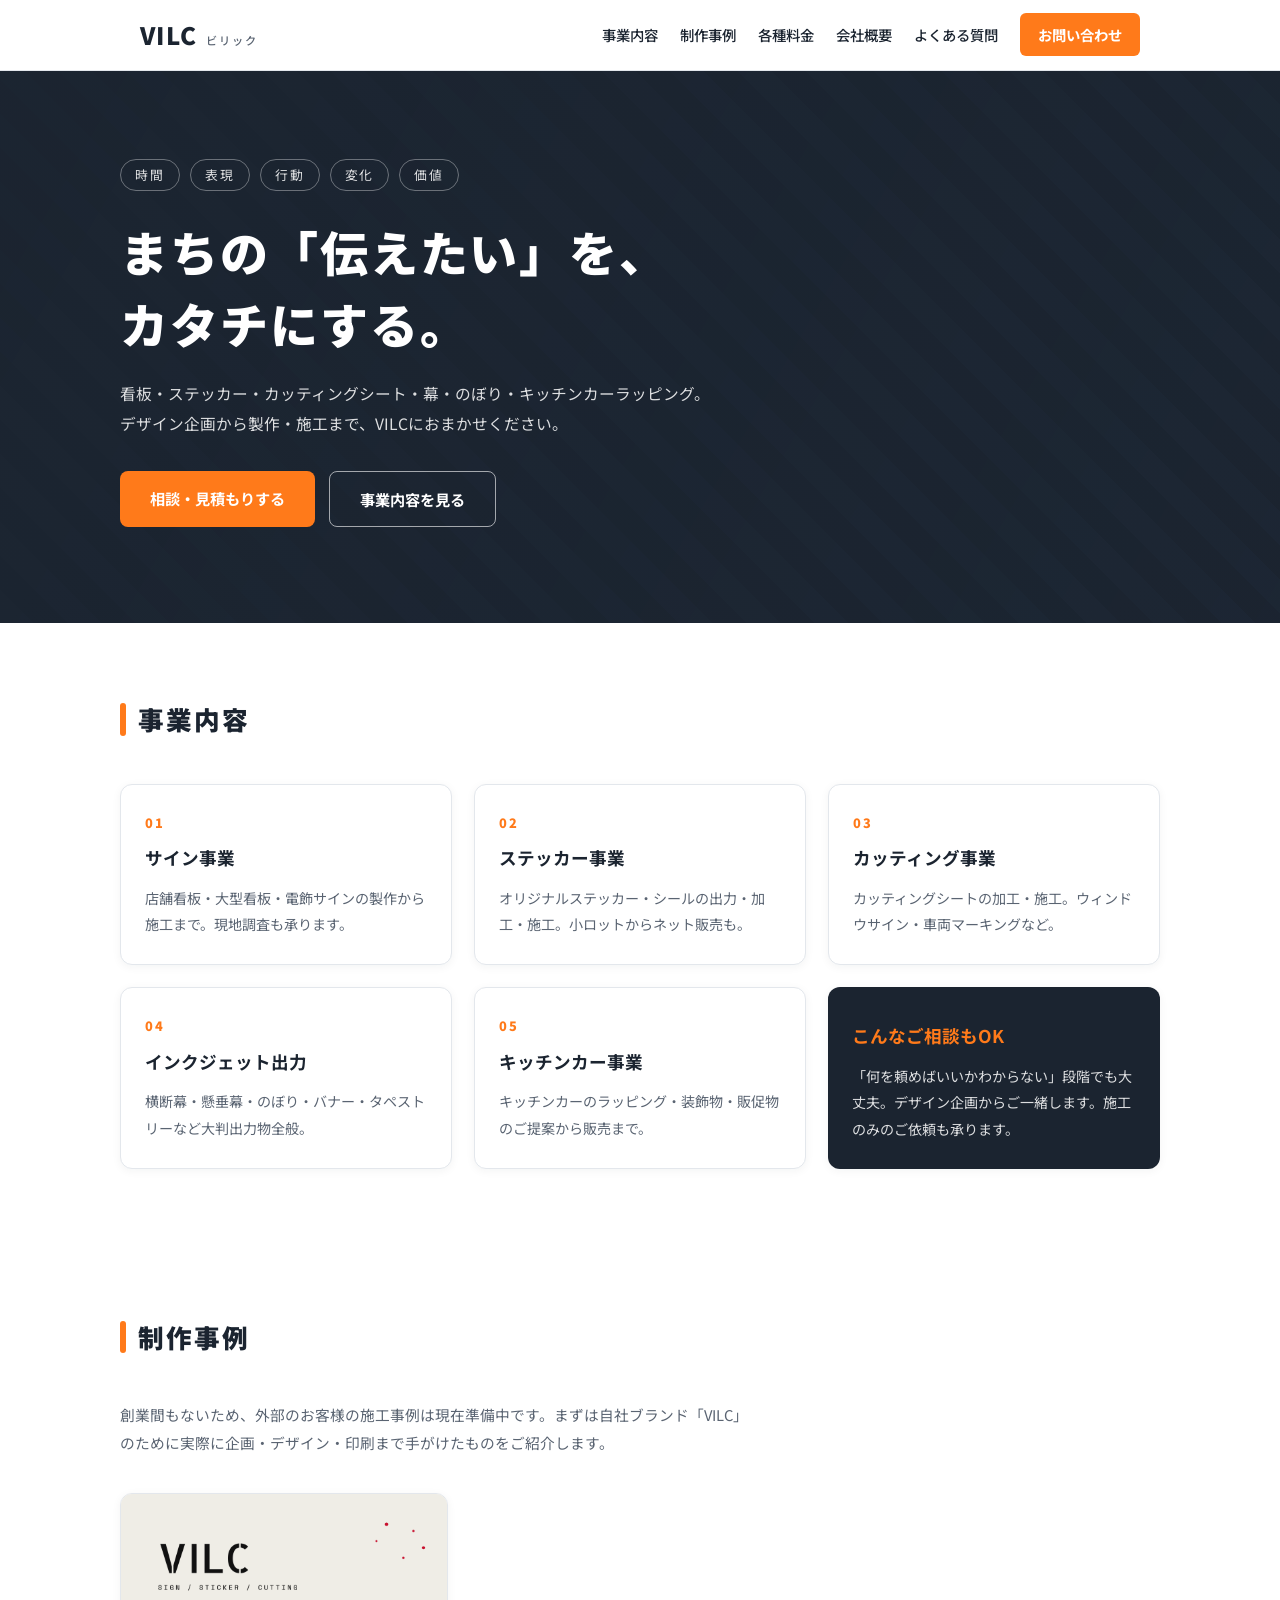
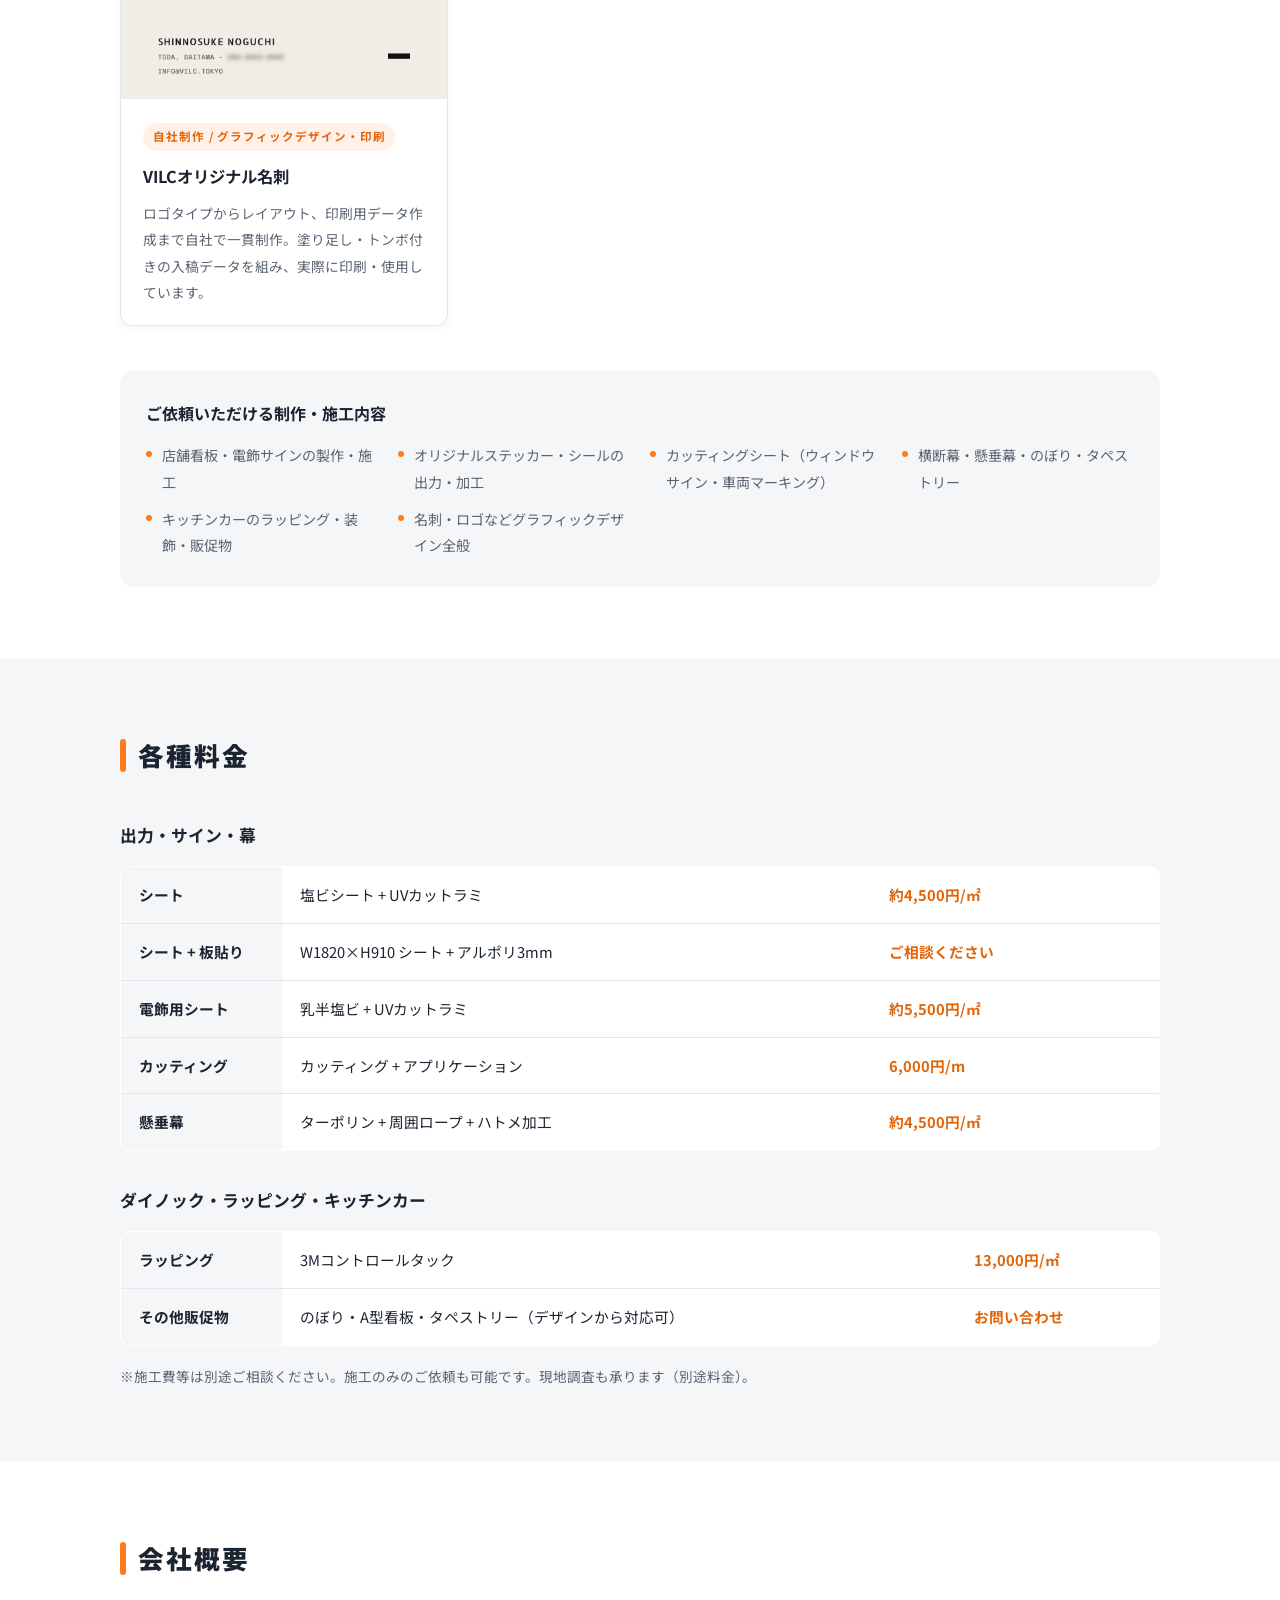
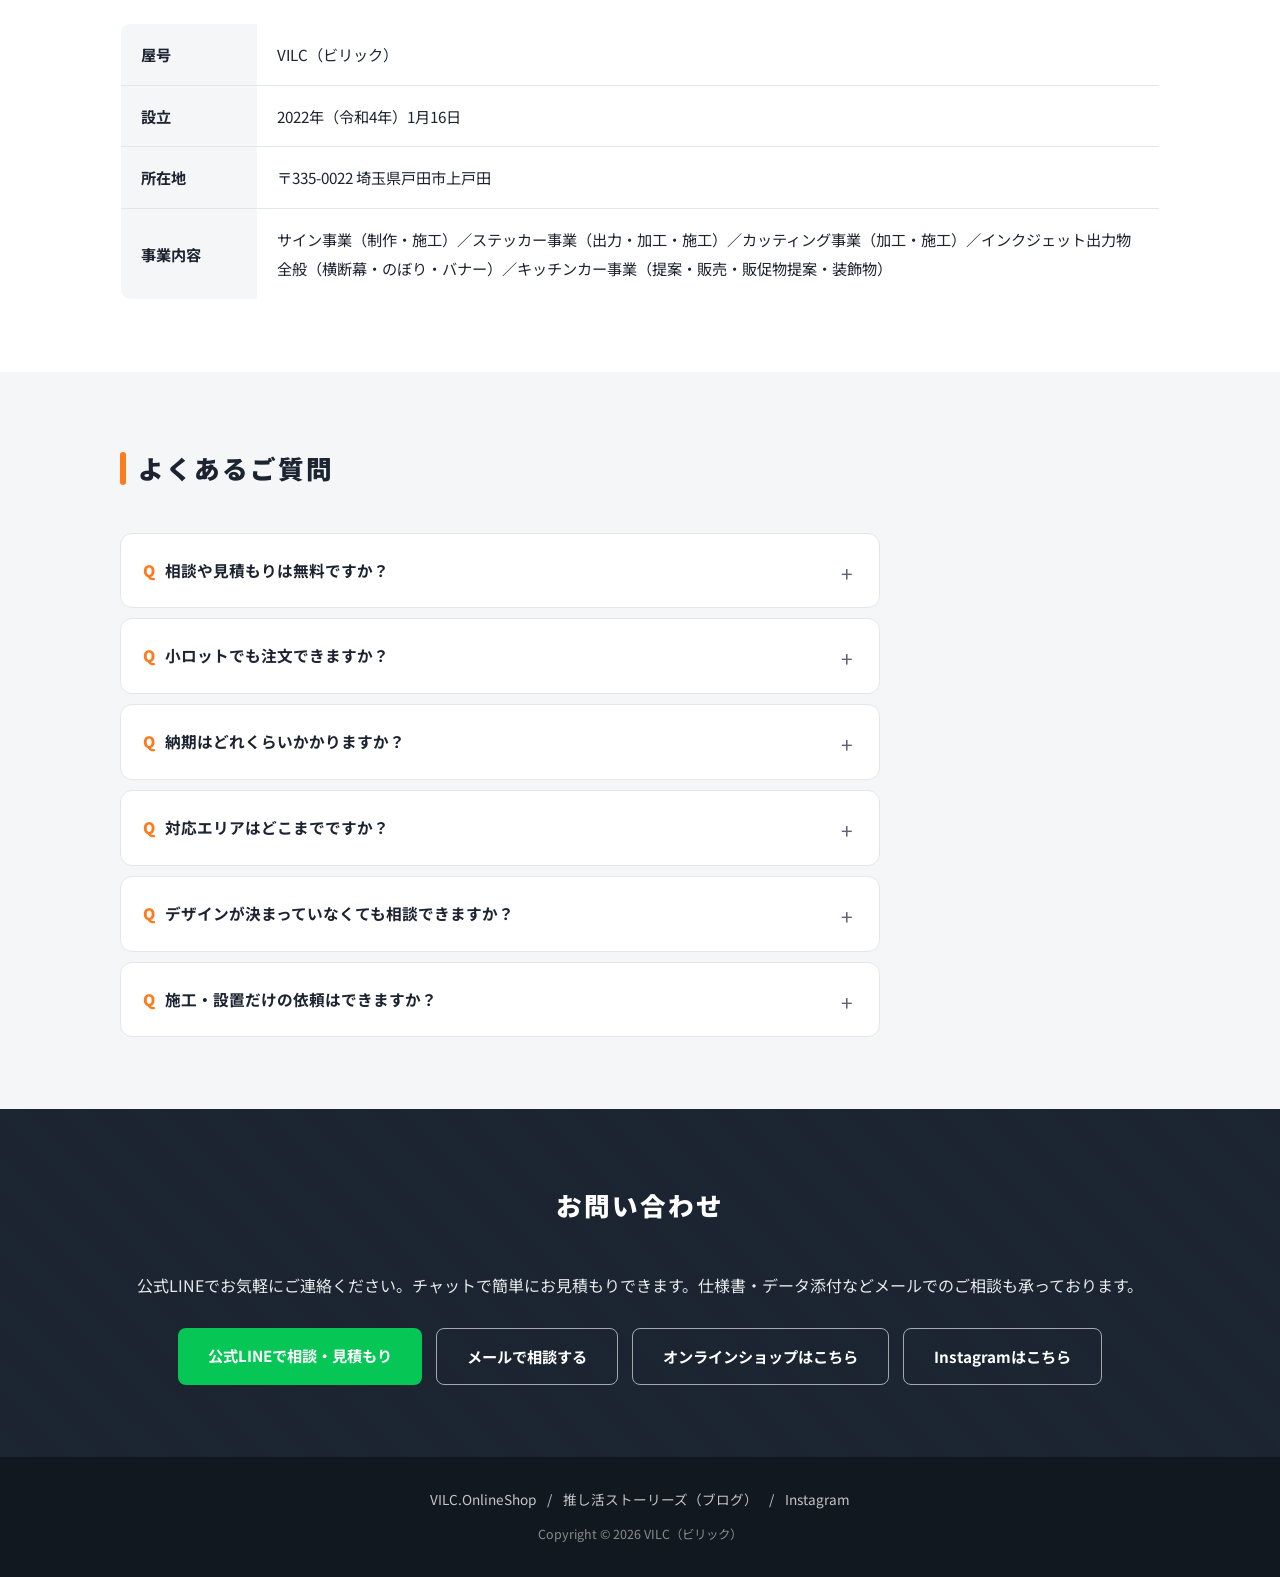
==== index.html @ 6696fa69 "add: メール問い合わせ(info@vilc.tokyo)を追加 お問い合わせセクションにmailtoリンクとGA4クリック計測を追加。 制作事例の名刺画像も新デザイン(メールアドレス入り)に差し替" ====
<!DOCTYPE html>
<html lang="ja">
<head>
  <meta charset="utf-8">
  <meta name="viewport" content="width=device-width, initial-scale=1">
  <script async src="https://www.googletagmanager.com/gtag/js?id=G-05H87J02NQ"></script>
  <script>
    window.dataLayer = window.dataLayer || [];
    function gtag(){dataLayer.push(arguments);}
    gtag('js', new Date());
    gtag('config', 'G-05H87J02NQ');
  </script>
  <title>VILC（ビリック）| サイン・ステッカー・カッティング製作 | 埼玉県戸田市</title>
  <meta name="description" content="埼玉県戸田市のサイン・看板製作会社VILC（ビリック）。看板・ステッカー・カッティングシート・横断幕・のぼり・キッチンカーラッピングの製作から施工まで。デザイン企画からご相談いただけます。">
  <meta property="og:title" content="VILC（ビリック）| サイン・ステッカー・カッティング製作">
  <meta property="og:description" content="埼玉県戸田市のサイン・看板製作会社。看板・ステッカー・カッティング・幕・のぼり・キッチンカーラッピングはVILCへ。">
  <meta property="og:type" content="website">
  <meta property="og:url" content="https://www.vilc.tokyo/">
  <link rel="canonical" href="https://www.vilc.tokyo/">
  <link rel="preconnect" href="https://fonts.googleapis.com">
  <link rel="preconnect" href="https://fonts.gstatic.com" crossorigin>
  <link href="https://fonts.googleapis.com/css2?family=Noto+Sans+JP:wght@400;500;700;900&display=swap" rel="stylesheet">
  <link rel="stylesheet" href="assets/style.css">
  <script type="application/ld+json">
  {
    "@context": "https://schema.org",
    "@type": "LocalBusiness",
    "name": "VILC（ビリック）",
    "description": "サイン・看板・ステッカー・カッティングシート・横断幕・のぼり・キッチンカーラッピングの製作・施工",
    "address": {
      "@type": "PostalAddress",
      "postalCode": "335-0022",
      "addressRegion": "埼玉県",
      "addressLocality": "戸田市",
      "streetAddress": "上戸田"
    },
    "foundingDate": "2022-01-16",
    "url": "https://www.vilc.tokyo/"
  }
  </script>
</head>
<body>
  <header class="header">
    <div class="header__inner">
      <a class="header__logo" href="/">VILC<span class="header__logo-sub">ビリック</span></a>
      <nav class="header__nav">
        <a href="#services">事業内容</a>
        <a href="#works">制作事例</a>
        <a href="#pricing">各種料金</a>
        <a href="#company">会社概要</a>
        <a href="#faq">よくある質問</a>
        <a href="#contact" class="header__cta">お問い合わせ</a>
      </nav>
    </div>
  </header>

  <section class="hero">
    <div class="hero__inner">
      <p class="hero__keywords"><span>時間</span><span>表現</span><span>行動</span><span>変化</span><span>価値</span></p>
      <h1 class="hero__title">まちの「伝えたい」を、<br>カタチにする。</h1>
      <p class="hero__lead">看板・ステッカー・カッティングシート・幕・のぼり・キッチンカーラッピング。<br>デザイン企画から製作・施工まで、VILCにおまかせください。</p>
      <div class="hero__actions">
        <a class="btn btn--primary" href="#contact">相談・見積もりする</a>
        <a class="btn btn--ghost" href="#services">事業内容を見る</a>
      </div>
    </div>
  </section>

  <section class="section" id="services">
    <div class="section__inner">
      <h2 class="section__title">事業内容</h2>
      <div class="service-grid">
        <div class="service">
          <div class="service__num">01</div>
          <h3>サイン事業</h3>
          <p>店舗看板・大型看板・電飾サインの製作から施工まで。現地調査も承ります。</p>
        </div>
        <div class="service">
          <div class="service__num">02</div>
          <h3>ステッカー事業</h3>
          <p>オリジナルステッカー・シールの出力・加工・施工。小ロットからネット販売も。</p>
        </div>
        <div class="service">
          <div class="service__num">03</div>
          <h3>カッティング事業</h3>
          <p>カッティングシートの加工・施工。ウィンドウサイン・車両マーキングなど。</p>
        </div>
        <div class="service">
          <div class="service__num">04</div>
          <h3>インクジェット出力</h3>
          <p>横断幕・懸垂幕・のぼり・バナー・タペストリーなど大判出力物全般。</p>
        </div>
        <div class="service">
          <div class="service__num">05</div>
          <h3>キッチンカー事業</h3>
          <p>キッチンカーのラッピング・装飾物・販促物のご提案から販売まで。</p>
        </div>
        <div class="service service--cta">
          <h3>こんなご相談もOK</h3>
          <p>「何を頼めばいいかわからない」段階でも大丈夫。デザイン企画からご一緒します。施工のみのご依頼も承ります。</p>
        </div>
      </div>
    </div>
  </section>

  <section class="section" id="works">
    <div class="section__inner">
      <h2 class="section__title">制作事例</h2>
      <p class="works__note">創業間もないため、外部のお客様の施工事例は現在準備中です。まずは自社ブランド「VILC」のために実際に企画・デザイン・印刷まで手がけたものをご紹介します。</p>
      <div class="works-grid">
        <div class="work">
          <img class="work__image" src="assets/images/meishi-omote.png" alt="VILCの自社名刺デザイン" loading="lazy">
          <div class="work__body">
            <span class="work__tag">自社制作 / グラフィックデザイン・印刷</span>
            <h3>VILCオリジナル名刺</h3>
            <p>ロゴタイプからレイアウト、印刷用データ作成まで自社で一貫制作。塗り足し・トンボ付きの入稿データを組み、実際に印刷・使用しています。</p>
          </div>
        </div>
      </div>
      <div class="works__capabilities">
        <h3>ご依頼いただける制作・施工内容</h3>
        <ul>
          <li>店舗看板・電飾サインの製作・施工</li>
          <li>オリジナルステッカー・シールの出力・加工</li>
          <li>カッティングシート（ウィンドウサイン・車両マーキング）</li>
          <li>横断幕・懸垂幕・のぼり・タペストリー</li>
          <li>キッチンカーのラッピング・装飾・販促物</li>
          <li>名刺・ロゴなどグラフィックデザイン全般</li>
        </ul>
      </div>
    </div>
  </section>

  <section class="section section--alt" id="pricing">
    <div class="section__inner">
      <h2 class="section__title">各種料金</h2>
      <h3 class="pricing__cat">出力・サイン・幕</h3>
      <table class="pricing-table">
        <tbody>
          <tr><th>シート</th><td>塩ビシート + UVカットラミ</td><td class="pricing-table__price">約4,500円/㎡</td></tr>
          <tr><th>シート + 板貼り</th><td>W1820×H910 シート + アルポリ3mm</td><td class="pricing-table__price">ご相談ください</td></tr>
          <tr><th>電飾用シート</th><td>乳半塩ビ + UVカットラミ</td><td class="pricing-table__price">約5,500円/㎡</td></tr>
          <tr><th>カッティング</th><td>カッティング + アプリケーション</td><td class="pricing-table__price">6,000円/m</td></tr>
          <tr><th>懸垂幕</th><td>ターポリン + 周囲ロープ + ハトメ加工</td><td class="pricing-table__price">約4,500円/㎡</td></tr>
        </tbody>
      </table>
      <h3 class="pricing__cat">ダイノック・ラッピング・キッチンカー</h3>
      <table class="pricing-table">
        <tbody>
          <tr><th>ラッピング</th><td>3Mコントロールタック</td><td class="pricing-table__price">13,000円/㎡</td></tr>
          <tr><th>その他販促物</th><td>のぼり・A型看板・タペストリー（デザインから対応可）</td><td class="pricing-table__price">お問い合わせ</td></tr>
        </tbody>
      </table>
      <p class="pricing__note">※施工費等は別途ご相談ください。施工のみのご依頼も可能です。現地調査も承ります（別途料金）。</p>
    </div>
  </section>

  <section class="section" id="company">
    <div class="section__inner">
      <h2 class="section__title">会社概要</h2>
      <table class="company-table">
        <tbody>
          <tr><th>屋号</th><td>VILC（ビリック）</td></tr>
          <tr><th>設立</th><td>2022年（令和4年）1月16日</td></tr>
          <tr><th>所在地</th><td>〒335-0022 埼玉県戸田市上戸田</td></tr>
          <tr><th>事業内容</th><td>サイン事業（制作・施工）／ステッカー事業（出力・加工・施工）／カッティング事業（加工・施工）／インクジェット出力物全般（横断幕・のぼり・バナー）／キッチンカー事業（提案・販売・販促物提案・装飾物）</td></tr>
        </tbody>
      </table>
    </div>
  </section>

  <section class="section section--alt" id="faq">
    <div class="section__inner">
      <h2 class="section__title">よくあるご質問</h2>
      <div class="faq-list">
        <details class="faq-item">
          <summary>相談や見積もりは無料ですか？</summary>
          <p>はい、ご相談・お見積もりは無料です。まずは公式LINEからお気軽にご連絡ください。</p>
        </details>
        <details class="faq-item">
          <summary>小ロットでも注文できますか？</summary>
          <p>はい、ステッカーなどは1枚からご注文いただけます。</p>
        </details>
        <details class="faq-item">
          <summary>納期はどれくらいかかりますか？</summary>
          <p>案件の内容によりますが、平日であれば最短翌日対応も可能です。お急ぎの場合はご相談時にお伝えください。</p>
        </details>
        <details class="faq-item">
          <summary>対応エリアはどこまでですか？</summary>
          <p>決まった対応エリアは設けておりません。協力会社とも連携しながら幅広く対応可能ですので、まずはお気軽にご相談ください。</p>
        </details>
        <details class="faq-item">
          <summary>デザインが決まっていなくても相談できますか？</summary>
          <p>もちろんです。「何を頼めばいいかわからない」という段階からデザイン企画にご一緒します。</p>
        </details>
        <details class="faq-item">
          <summary>施工・設置だけの依頼はできますか？</summary>
          <p>可能です。現地調査（別途料金）も承っております。</p>
        </details>
      </div>
    </div>
  </section>

  <section class="section section--contact" id="contact">
    <div class="section__inner">
      <h2 class="section__title">お問い合わせ</h2>
      <p class="contact__lead">公式LINEでお気軽にご連絡ください。チャットで簡単にお見積もりできます。仕様書・データ添付などメールでのご相談も承っております。</p>
      <div class="contact__actions">
        <a class="btn btn--line" href="https://lin.ee/9rAe2SH" target="_blank" rel="noopener" onclick="gtag('event','line_contact_click',{event_category:'contact',event_label:'contact_section'});">公式LINEで相談・見積もり</a>
        <a class="btn btn--ghost" href="mailto:info@vilc.tokyo" onclick="gtag('event','email_contact_click',{event_category:'contact',event_label:'contact_section'});">メールで相談する</a>
        <a class="btn btn--ghost" href="https://vilc.official.ec/" target="_blank" rel="noopener">オンラインショップはこちら</a>
        <a class="btn btn--ghost" href="https://www.instagram.com/vilc.tokyo/" target="_blank" rel="noopener">Instagramはこちら</a>
      </div>
    </div>
  </section>

  <footer class="footer">
    <div class="footer__inner">
      <p class="footer__links">
        <a href="https://vilc.official.ec/" target="_blank" rel="noopener">VILC.OnlineShop</a>
        <span>/</span>
        <a href="https://blog.vilc.tokyo/" target="_blank" rel="noopener">推し活ストーリーズ（ブログ）</a>
        <span>/</span>
        <a href="https://www.instagram.com/vilc.tokyo/" target="_blank" rel="noopener">Instagram</a>
      </p>
      <p class="footer__copy">Copyright &copy; 2026 VILC（ビリック）</p>
    </div>
  </footer>
</body>
</html>
---- assets/style.css ----
:root {
  --ink: #1b2430;
  --ink-sub: #5a6472;
  --bg: #ffffff;
  --bg-alt: #f4f6f8;
  --accent: #ff7a1a;
  --accent-dark: #e2650a;
  --line: #e3e7ec;
}

* { box-sizing: border-box; margin: 0; padding: 0; }

html { scroll-behavior: smooth; scroll-padding-top: 70px; }

body {
  font-family: "Noto Sans JP", "Hiragino Sans", sans-serif;
  color: var(--ink);
  background: var(--bg);
  line-height: 1.9;
}

a { color: inherit; text-decoration: none; }
img { max-width: 100%; }

/* Header */
.header {
  position: sticky;
  top: 0;
  z-index: 20;
  background: rgba(255, 255, 255, 0.95);
  backdrop-filter: blur(8px);
  border-bottom: 1px solid var(--line);
}
.header__inner {
  max-width: 1040px;
  margin: 0 auto;
  padding: 12px 20px;
  display: flex;
  align-items: center;
  justify-content: space-between;
  flex-wrap: wrap;
  gap: 8px;
}
.header__logo {
  font-size: 1.5rem;
  font-weight: 900;
  letter-spacing: 0.06em;
}
.header__logo-sub {
  font-size: 0.7rem;
  font-weight: 500;
  color: var(--ink-sub);
  margin-left: 8px;
  letter-spacing: 0.2em;
}
.header__nav {
  display: flex;
  align-items: center;
  gap: 22px;
  font-size: 0.9rem;
  font-weight: 500;
}
.header__nav a:hover { color: var(--accent-dark); }
.header__cta {
  background: var(--accent);
  color: #fff !important;
  padding: 8px 18px;
  border-radius: 6px;
  font-weight: 700;
}
.header__cta:hover { background: var(--accent-dark); color: #fff; }

/* Hero */
.hero {
  background:
    linear-gradient(120deg, rgba(27, 36, 48, 0.94), rgba(27, 36, 48, 0.82)),
    repeating-linear-gradient(45deg, #223042 0 24px, #1b2430 24px 48px);
  color: #fff;
  padding: 88px 20px 96px;
}
.hero__inner { max-width: 1040px; margin: 0 auto; }
.hero__keywords {
  display: flex;
  gap: 10px;
  flex-wrap: wrap;
  margin-bottom: 24px;
}
.hero__keywords span {
  border: 1px solid rgba(255, 255, 255, 0.35);
  border-radius: 999px;
  padding: 3px 14px;
  font-size: 0.8rem;
  letter-spacing: 0.15em;
  color: rgba(255, 255, 255, 0.85);
}
.hero__title {
  font-size: clamp(1.8rem, 4.5vw, 3rem);
  font-weight: 900;
  line-height: 1.5;
  letter-spacing: 0.04em;
}
.hero__lead {
  margin-top: 20px;
  color: rgba(255, 255, 255, 0.85);
  font-size: 0.98rem;
}
.hero__actions { margin-top: 32px; display: flex; gap: 14px; flex-wrap: wrap; }

/* Buttons */
.btn {
  display: inline-block;
  padding: 13px 30px;
  border-radius: 8px;
  font-weight: 700;
  font-size: 0.95rem;
  transition: transform 0.15s ease, background 0.15s ease;
}
.btn:hover { transform: translateY(-2px); }
.btn--primary { background: var(--accent); color: #fff; }
.btn--primary:hover { background: var(--accent-dark); }
.btn--ghost {
  border: 1.5px solid rgba(255, 255, 255, 0.6);
  color: #fff;
}
.btn--line { background: #06c755; color: #fff; }
.btn--line:hover { background: #05b34c; }

/* Sections */
.section { padding: 72px 20px; }
.section--alt { background: var(--bg-alt); }
.section__inner { max-width: 1040px; margin: 0 auto; }
.section__title {
  font-size: 1.6rem;
  font-weight: 900;
  letter-spacing: 0.08em;
  margin-bottom: 40px;
  position: relative;
  padding-left: 18px;
}
.section__title::before {
  content: "";
  position: absolute;
  left: 0;
  top: 8px;
  bottom: 8px;
  width: 6px;
  background: var(--accent);
  border-radius: 3px;
}

/* Services */
.service-grid {
  display: grid;
  grid-template-columns: repeat(auto-fill, minmax(280px, 1fr));
  gap: 22px;
}
.service {
  background: #fff;
  border: 1px solid var(--line);
  border-radius: 12px;
  padding: 26px 24px;
  box-shadow: 0 2px 10px rgba(27, 36, 48, 0.05);
}
.service__num {
  font-size: 0.8rem;
  font-weight: 900;
  color: var(--accent);
  letter-spacing: 0.15em;
}
.service h3 { font-size: 1.1rem; font-weight: 700; margin: 6px 0 10px; }
.service p { font-size: 0.88rem; color: var(--ink-sub); }
.service--cta {
  background: var(--ink);
  color: #fff;
  border: none;
}
.service--cta h3 { color: var(--accent); }
.service--cta p { color: rgba(255, 255, 255, 0.85); }

/* Works */
.works__note {
  color: var(--ink-sub);
  font-size: 0.92rem;
  margin-bottom: 36px;
  max-width: 640px;
}
.works-grid {
  display: grid;
  grid-template-columns: repeat(auto-fill, minmax(300px, 1fr));
  gap: 28px;
  margin-bottom: 44px;
}
.work {
  background: #fff;
  border: 1px solid var(--line);
  border-radius: 12px;
  overflow: hidden;
  box-shadow: 0 2px 10px rgba(27, 36, 48, 0.05);
}
.work__image {
  display: block;
  width: 100%;
  aspect-ratio: 97 / 61;
  object-fit: cover;
  background: #efede6;
}
.work__body { padding: 20px 22px; }
.work__tag {
  display: inline-block;
  font-size: 0.72rem;
  font-weight: 700;
  letter-spacing: 0.08em;
  color: var(--accent-dark);
  background: rgba(255, 122, 26, 0.1);
  border-radius: 999px;
  padding: 3px 10px;
  margin-bottom: 10px;
}
.work h3 { font-size: 1.02rem; font-weight: 700; margin-bottom: 8px; }
.work p { font-size: 0.86rem; color: var(--ink-sub); }

.works__capabilities {
  background: var(--bg-alt);
  border-radius: 14px;
  padding: 28px 26px;
}
.works__capabilities h3 { font-size: 1rem; font-weight: 700; margin-bottom: 14px; }
.works__capabilities ul {
  list-style: none;
  display: grid;
  grid-template-columns: repeat(auto-fill, minmax(220px, 1fr));
  gap: 10px 20px;
}
.works__capabilities li {
  font-size: 0.88rem;
  color: var(--ink-sub);
  padding-left: 16px;
  position: relative;
}
.works__capabilities li::before {
  content: "";
  position: absolute;
  left: 0;
  top: 9px;
  width: 6px;
  height: 6px;
  border-radius: 50%;
  background: var(--accent);
}

/* Pricing */
.pricing__cat {
  font-size: 1.05rem;
  font-weight: 700;
  margin: 34px 0 14px;
}
.pricing__cat:first-of-type { margin-top: 0; }
.pricing-table {
  width: 100%;
  border-collapse: collapse;
  background: #fff;
  border: 1px solid var(--line);
  border-radius: 10px;
  overflow: hidden;
  font-size: 0.92rem;
}
.pricing-table th,
.pricing-table td {
  padding: 14px 18px;
  border-bottom: 1px solid var(--line);
  text-align: left;
  vertical-align: top;
}
.pricing-table tr:last-child th,
.pricing-table tr:last-child td { border-bottom: none; }
.pricing-table th {
  width: 11em;
  background: var(--bg-alt);
  font-weight: 700;
  white-space: nowrap;
}
.pricing-table__price {
  white-space: nowrap;
  font-weight: 700;
  color: var(--accent-dark);
}
.pricing__note {
  margin-top: 18px;
  font-size: 0.85rem;
  color: var(--ink-sub);
}

/* Company */
.company-table {
  width: 100%;
  border-collapse: collapse;
  border: 1px solid var(--line);
  border-radius: 10px;
  overflow: hidden;
  font-size: 0.95rem;
}
.company-table th,
.company-table td {
  padding: 16px 20px;
  border-bottom: 1px solid var(--line);
  text-align: left;
}
.company-table tr:last-child th,
.company-table tr:last-child td { border-bottom: none; }
.company-table th {
  width: 9em;
  background: var(--bg-alt);
  font-weight: 700;
  white-space: nowrap;
}

/* Contact */
.section--contact {
  background:
    linear-gradient(120deg, rgba(27, 36, 48, 0.96), rgba(27, 36, 48, 0.88)),
    repeating-linear-gradient(45deg, #223042 0 24px, #1b2430 24px 48px);
  color: #fff;
  text-align: center;
}
.section--contact .section__title {
  padding-left: 0;
  display: inline-block;
}
.section--contact .section__title::before { display: none; }
.contact__lead { margin-bottom: 28px; color: rgba(255, 255, 255, 0.9); }
.contact__actions { display: flex; gap: 14px; justify-content: center; flex-wrap: wrap; }

/* FAQ */
.faq-list { display: flex; flex-direction: column; gap: 10px; max-width: 760px; }
.faq-item {
  background: #fff;
  border: 1px solid var(--line);
  border-radius: 12px;
  padding: 4px 22px;
}
.faq-item summary {
  cursor: pointer;
  list-style: none;
  padding: 18px 30px 18px 0;
  font-weight: 700;
  font-size: 0.98rem;
  position: relative;
}
.faq-item summary::-webkit-details-marker { display: none; }
.faq-item summary::before { content: "Q"; color: var(--accent); font-weight: 900; margin-right: 10px; }
.faq-item summary::after {
  content: "+";
  position: absolute;
  right: 4px;
  top: 16px;
  font-size: 1.3rem;
  font-weight: 400;
  color: var(--ink-sub);
  transition: transform 0.2s ease;
}
.faq-item[open] summary::after { transform: rotate(45deg); }
.faq-item p {
  padding: 0 0 20px 26px;
  color: var(--ink-sub);
  font-size: 0.9rem;
}

/* Footer */
.footer { background: #12181f; color: rgba(255, 255, 255, 0.75); }
.footer__inner {
  max-width: 1040px;
  margin: 0 auto;
  padding: 30px 20px;
  text-align: center;
  font-size: 0.85rem;
}
.footer__links a { margin: 0 8px; }
.footer__links a:hover { color: var(--accent); }
.footer__copy { margin-top: 10px; font-size: 0.78rem; color: rgba(255, 255, 255, 0.5); }

@media (max-width: 560px) {
  .header__nav { gap: 14px; font-size: 0.82rem; }
  .section { padding: 56px 16px; }
  .pricing-table,
  .pricing-table tbody,
  .pricing-table tr,
  .pricing-table th,
  .pricing-table td { display: block; width: auto; }
  .pricing-table tr { border-bottom: 1px solid var(--line); }
  .pricing-table tr:last-child { border-bottom: none; }
  .pricing-table th { background: none; padding: 12px 18px 0; }
  .pricing-table td { padding: 2px 18px; border: none; }
  .pricing-table td:last-child { padding-bottom: 14px; }
}
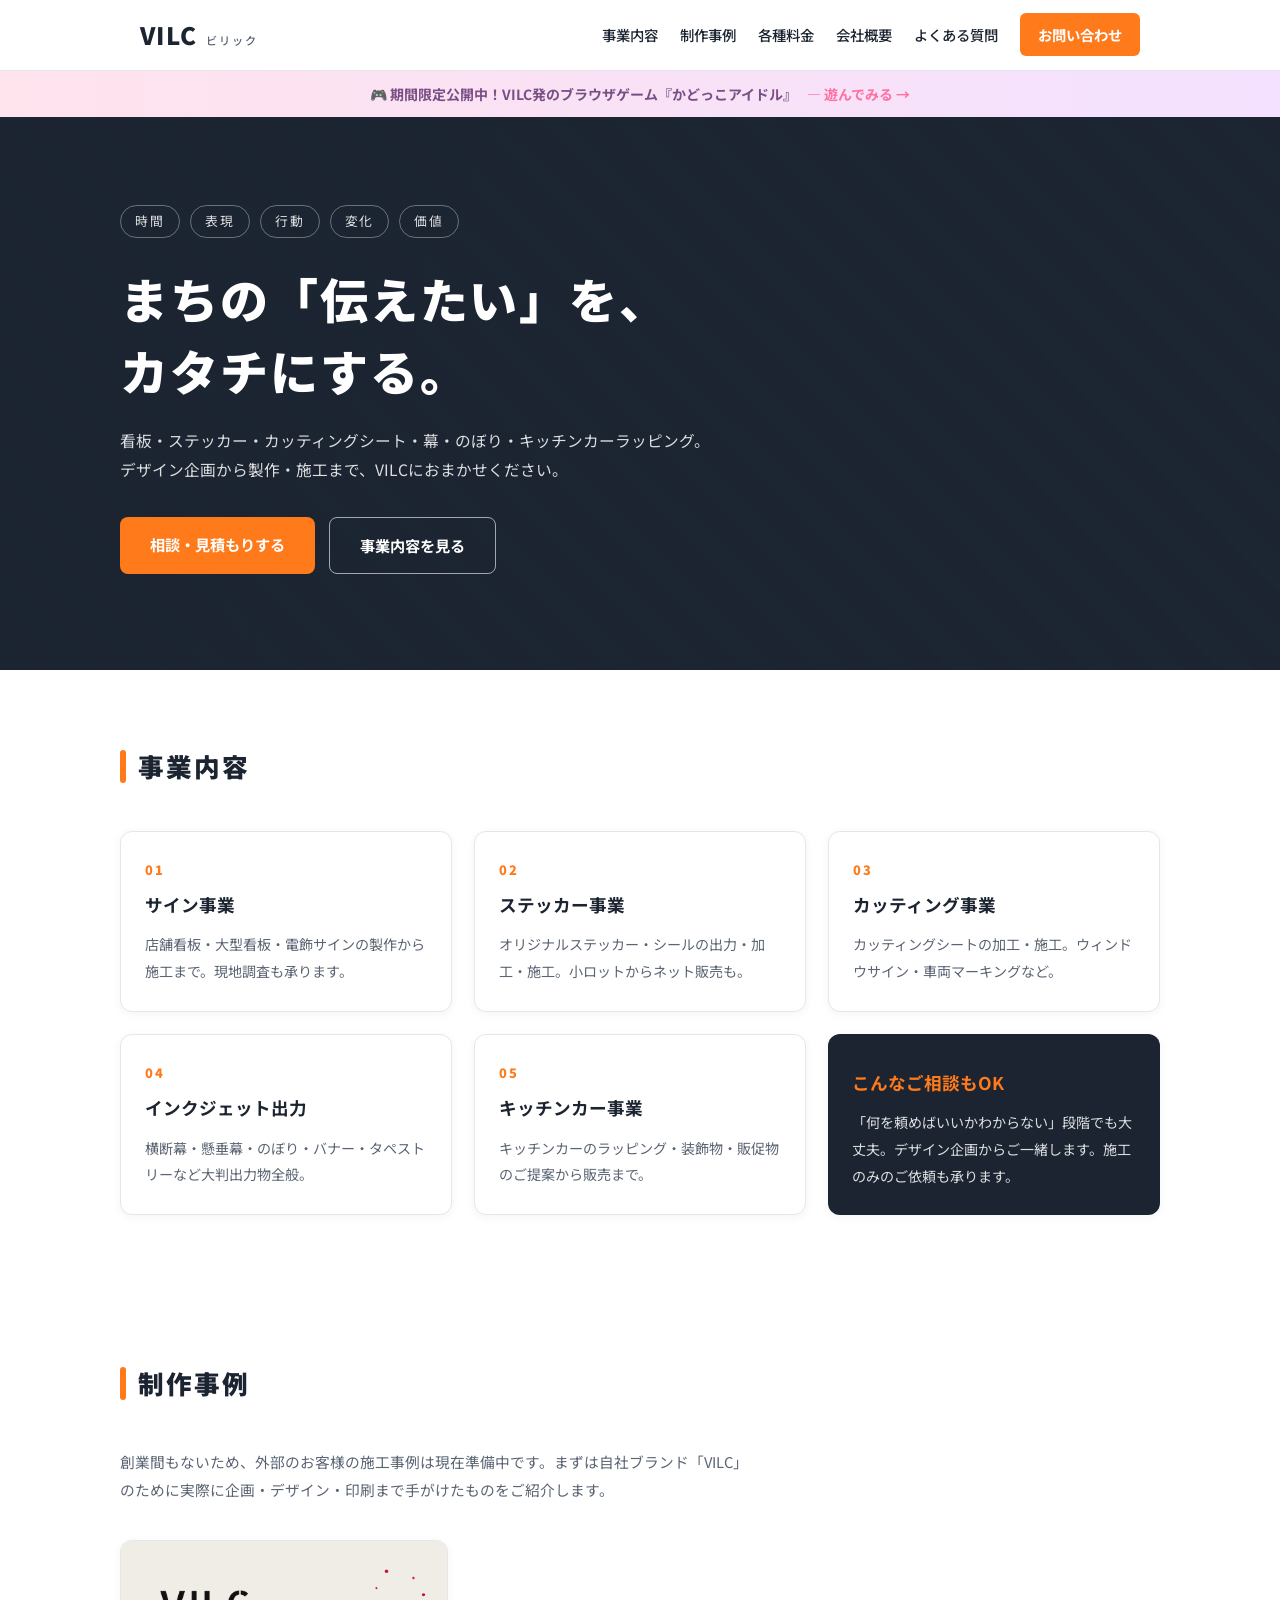
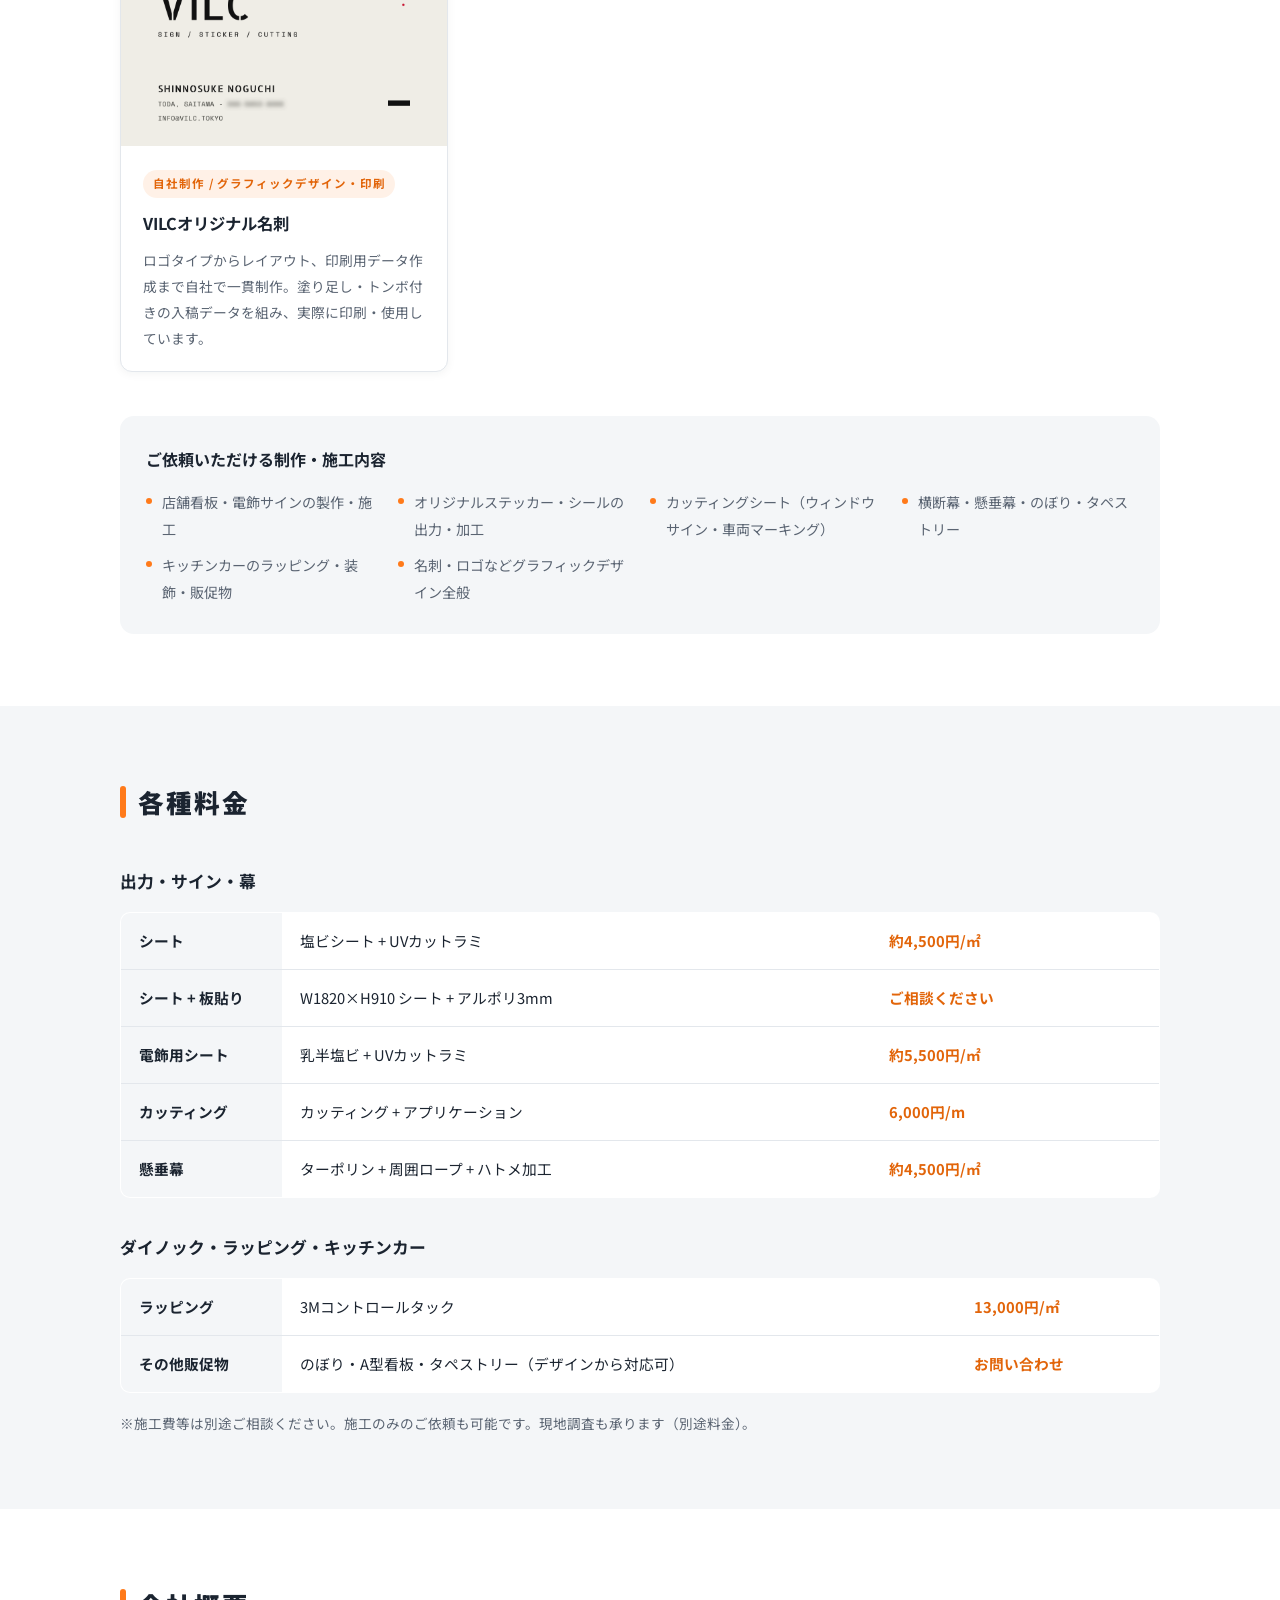
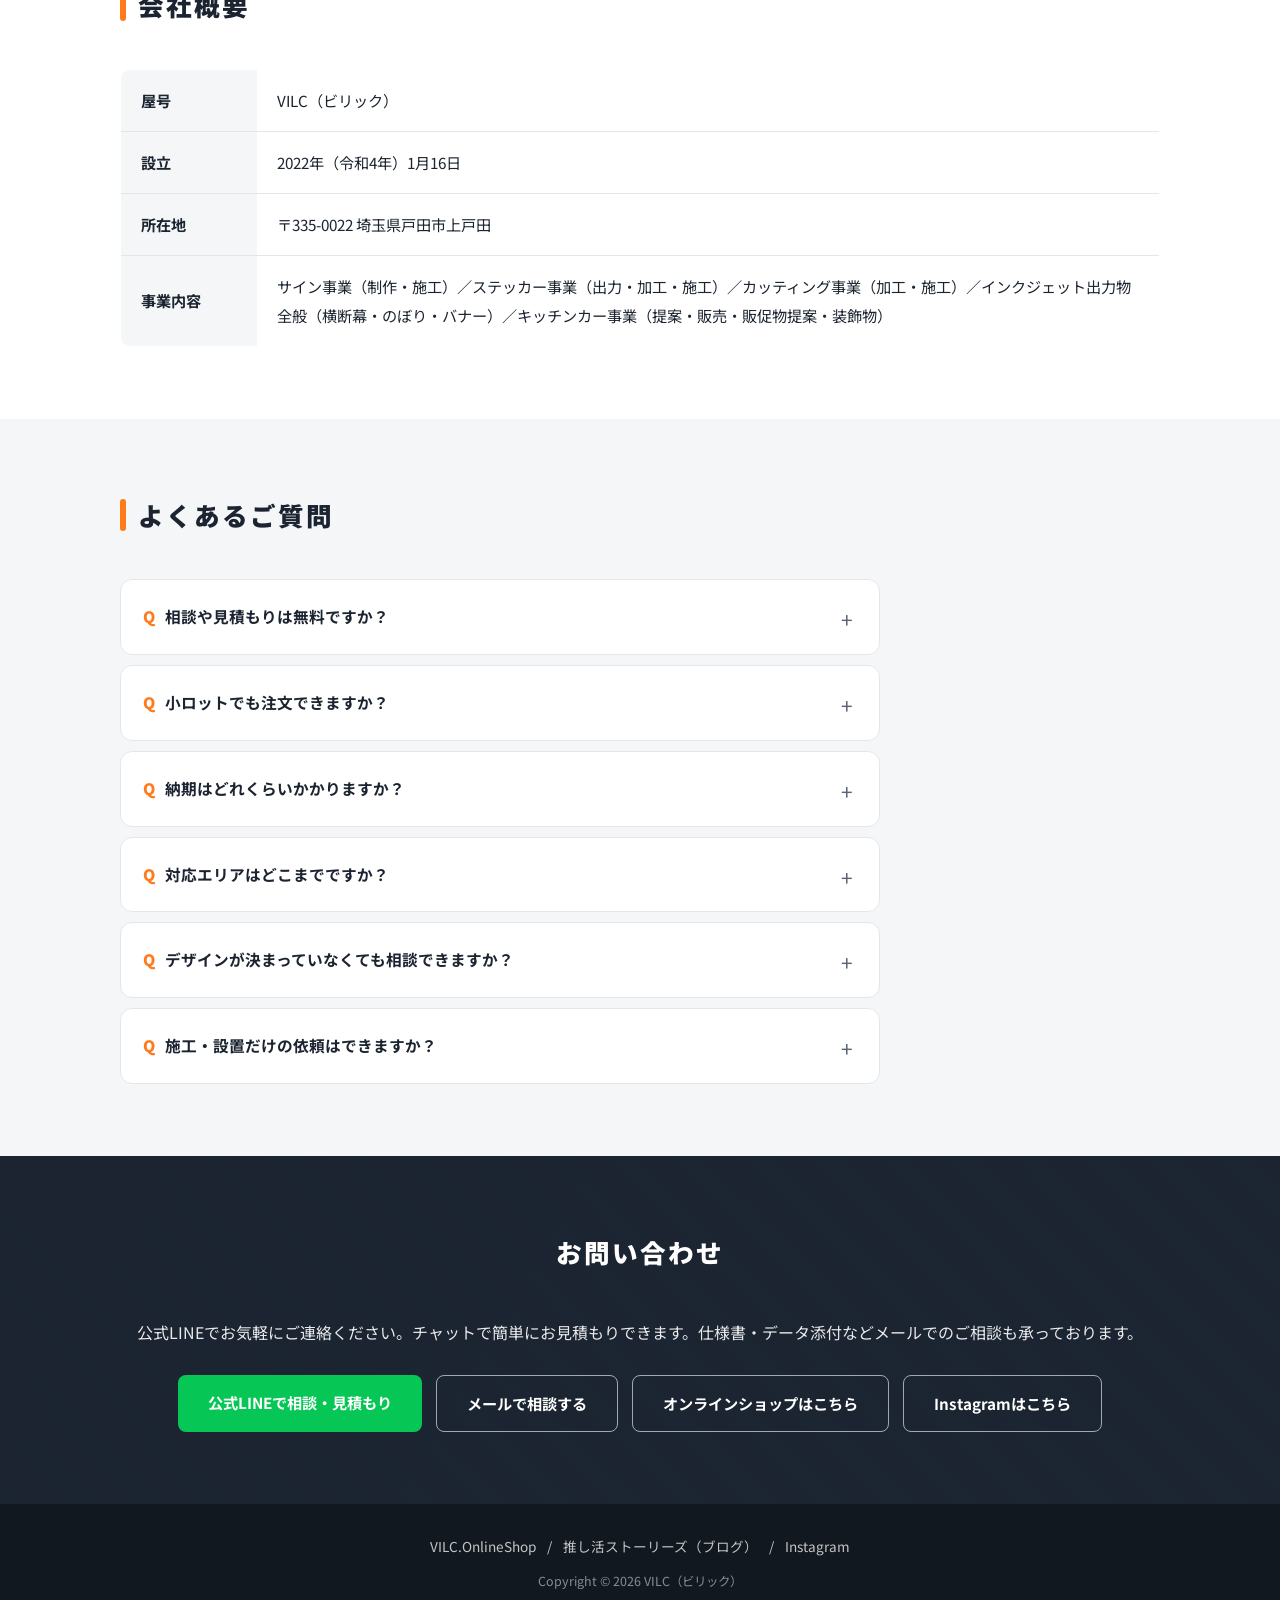
==== commit 2b1c0aa5: "かどっこアイドルのバナーとシェア画像を追加 会社HPトップに事業紹介とは別枠のバナーを設置し、ゲームページへ誘導。 XでシェアしたときClaude自体の宣伝に見えないよう、ゲーム本体を表す OGP画像" ====
--- a/index.html
+++ b/index.html
@@ -21,6 +21,15 @@
   <link rel="preconnect" href="https://fonts.gstatic.com" crossorigin>
   <link href="https://fonts.googleapis.com/css2?family=Noto+Sans+JP:wght@400;500;700;900&display=swap" rel="stylesheet">
   <link rel="stylesheet" href="assets/style.css">
+  <style>
+    .promo-banner{
+      display:flex; align-items:center; justify-content:center; gap:10px; flex-wrap:wrap;
+      padding:10px 16px; text-align:center; font-size:14px; font-weight:700;
+      background:linear-gradient(90deg,#FFE3ED,#F3E1FF); color:#7A4F86; text-decoration:none;
+    }
+    .promo-banner:hover{ background:linear-gradient(90deg,#FFD6E6,#E9D2FF); }
+    .promo-banner .promo-banner__arrow{ color:#FF6FA0; }
+  </style>
   <script type="application/ld+json">
   {
     "@context": "https://schema.org",
@@ -54,6 +63,10 @@
     </div>
   </header>
 
+  <a class="promo-banner" href="/kadokko-idol/">
+    🎮 期間限定公開中！VILC発のブラウザゲーム『かどっこアイドル』<span class="promo-banner__arrow">— 遊んでみる →</span>
+  </a>
+
   <section class="hero">
     <div class="hero__inner">
       <p class="hero__keywords"><span>時間</span><span>表現</span><span>行動</span><span>変化</span><span>価値</span></p>
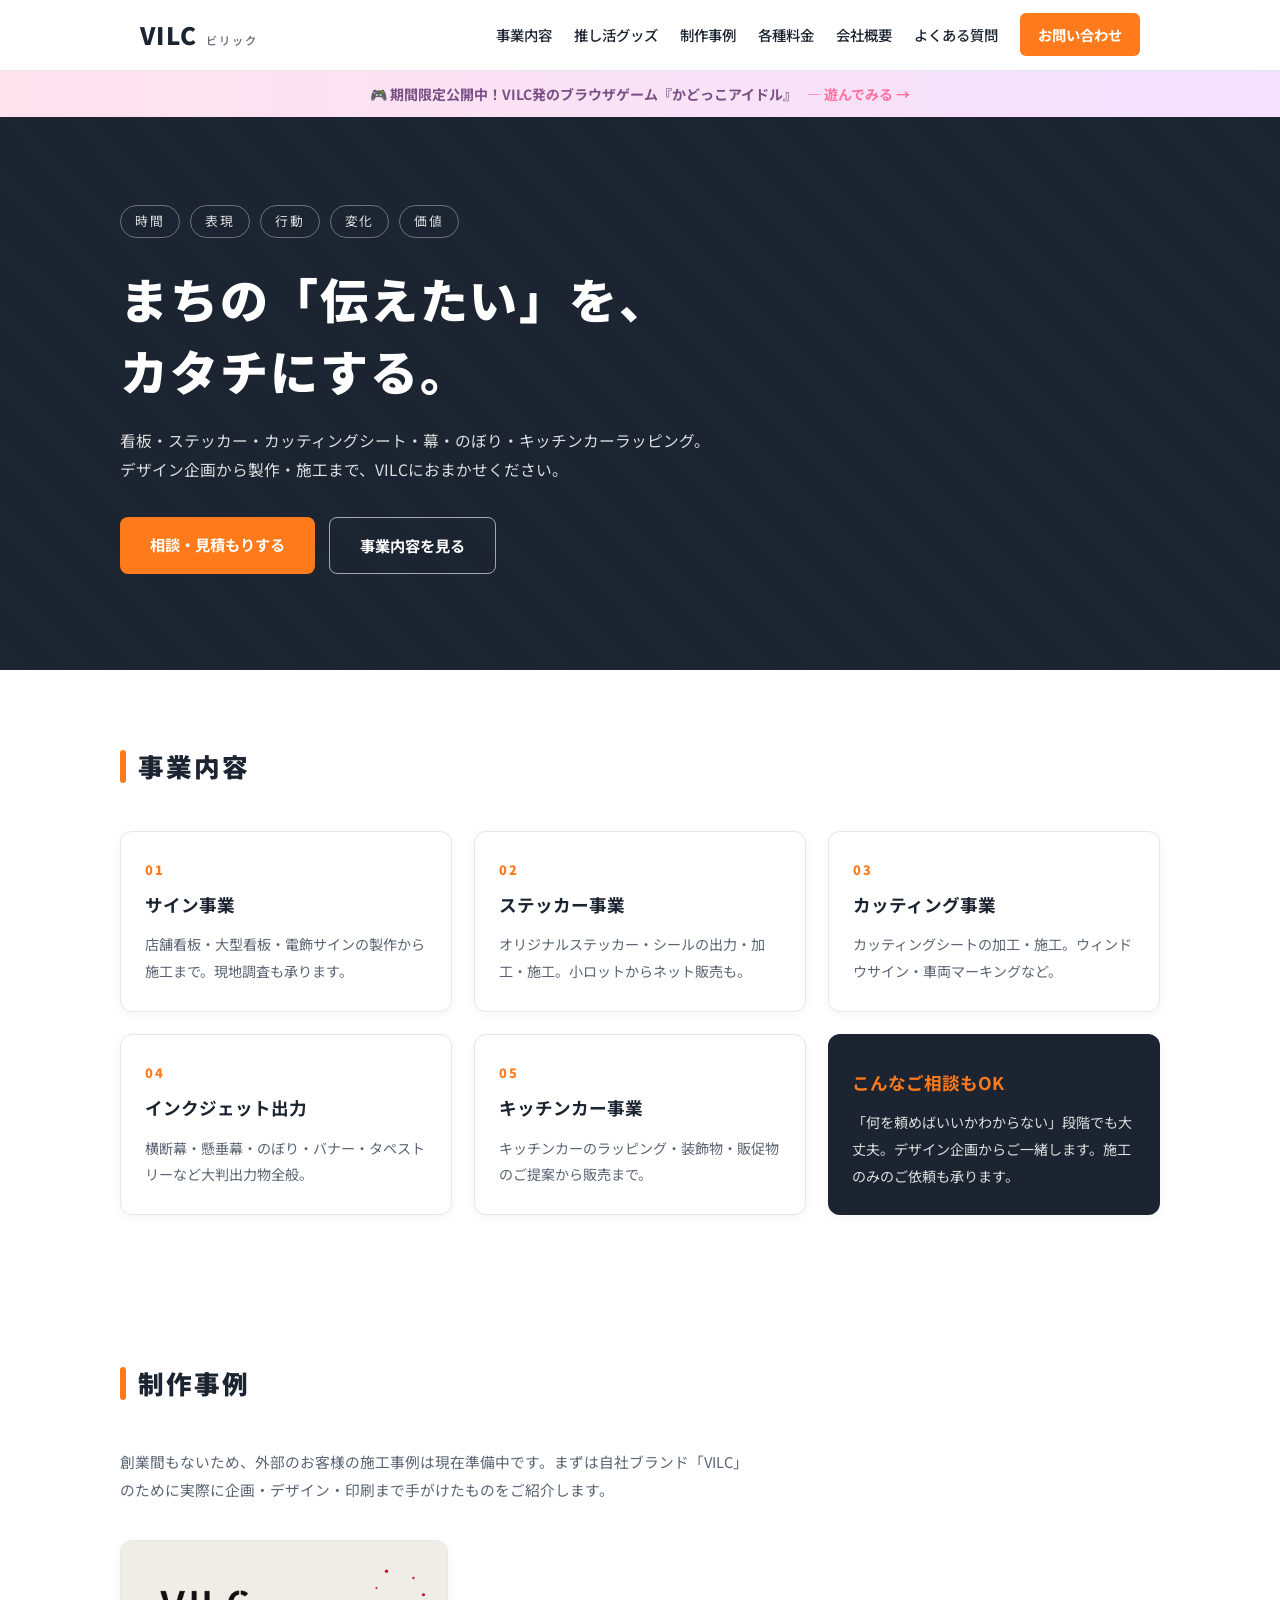
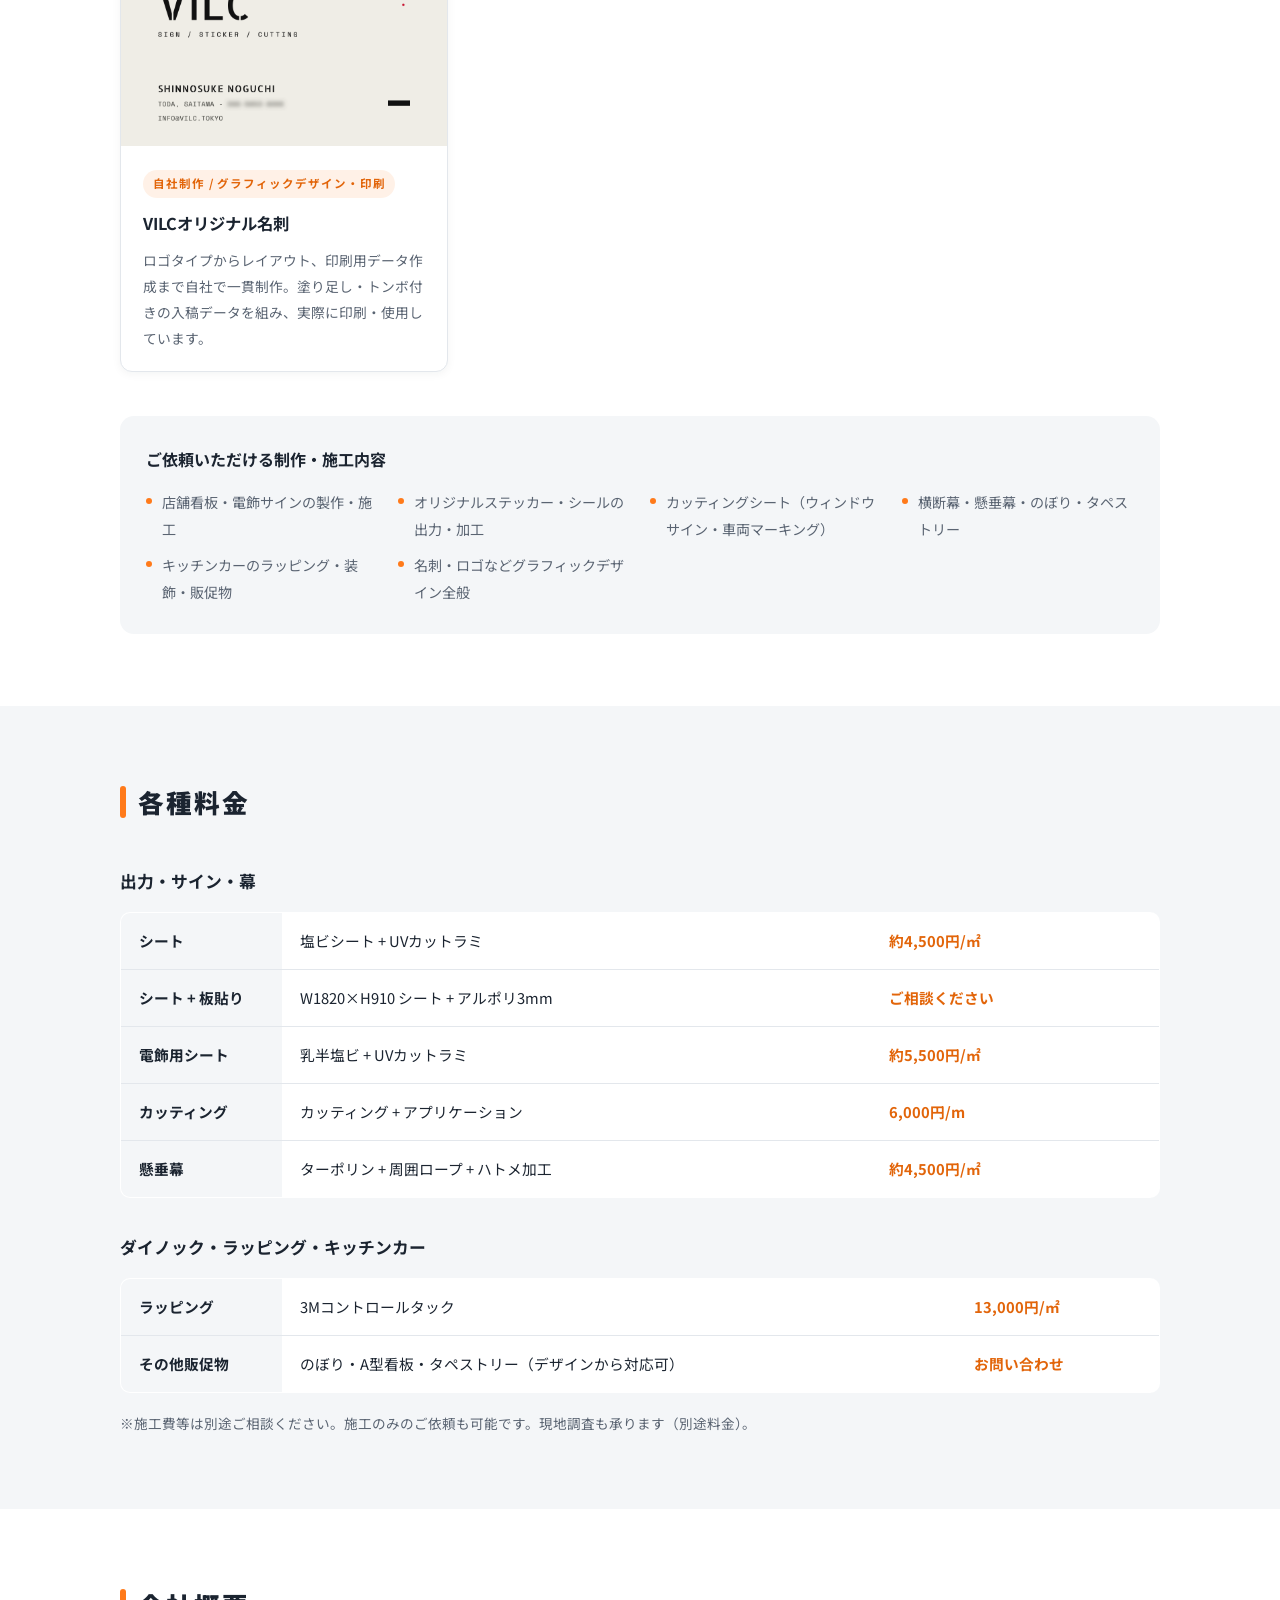
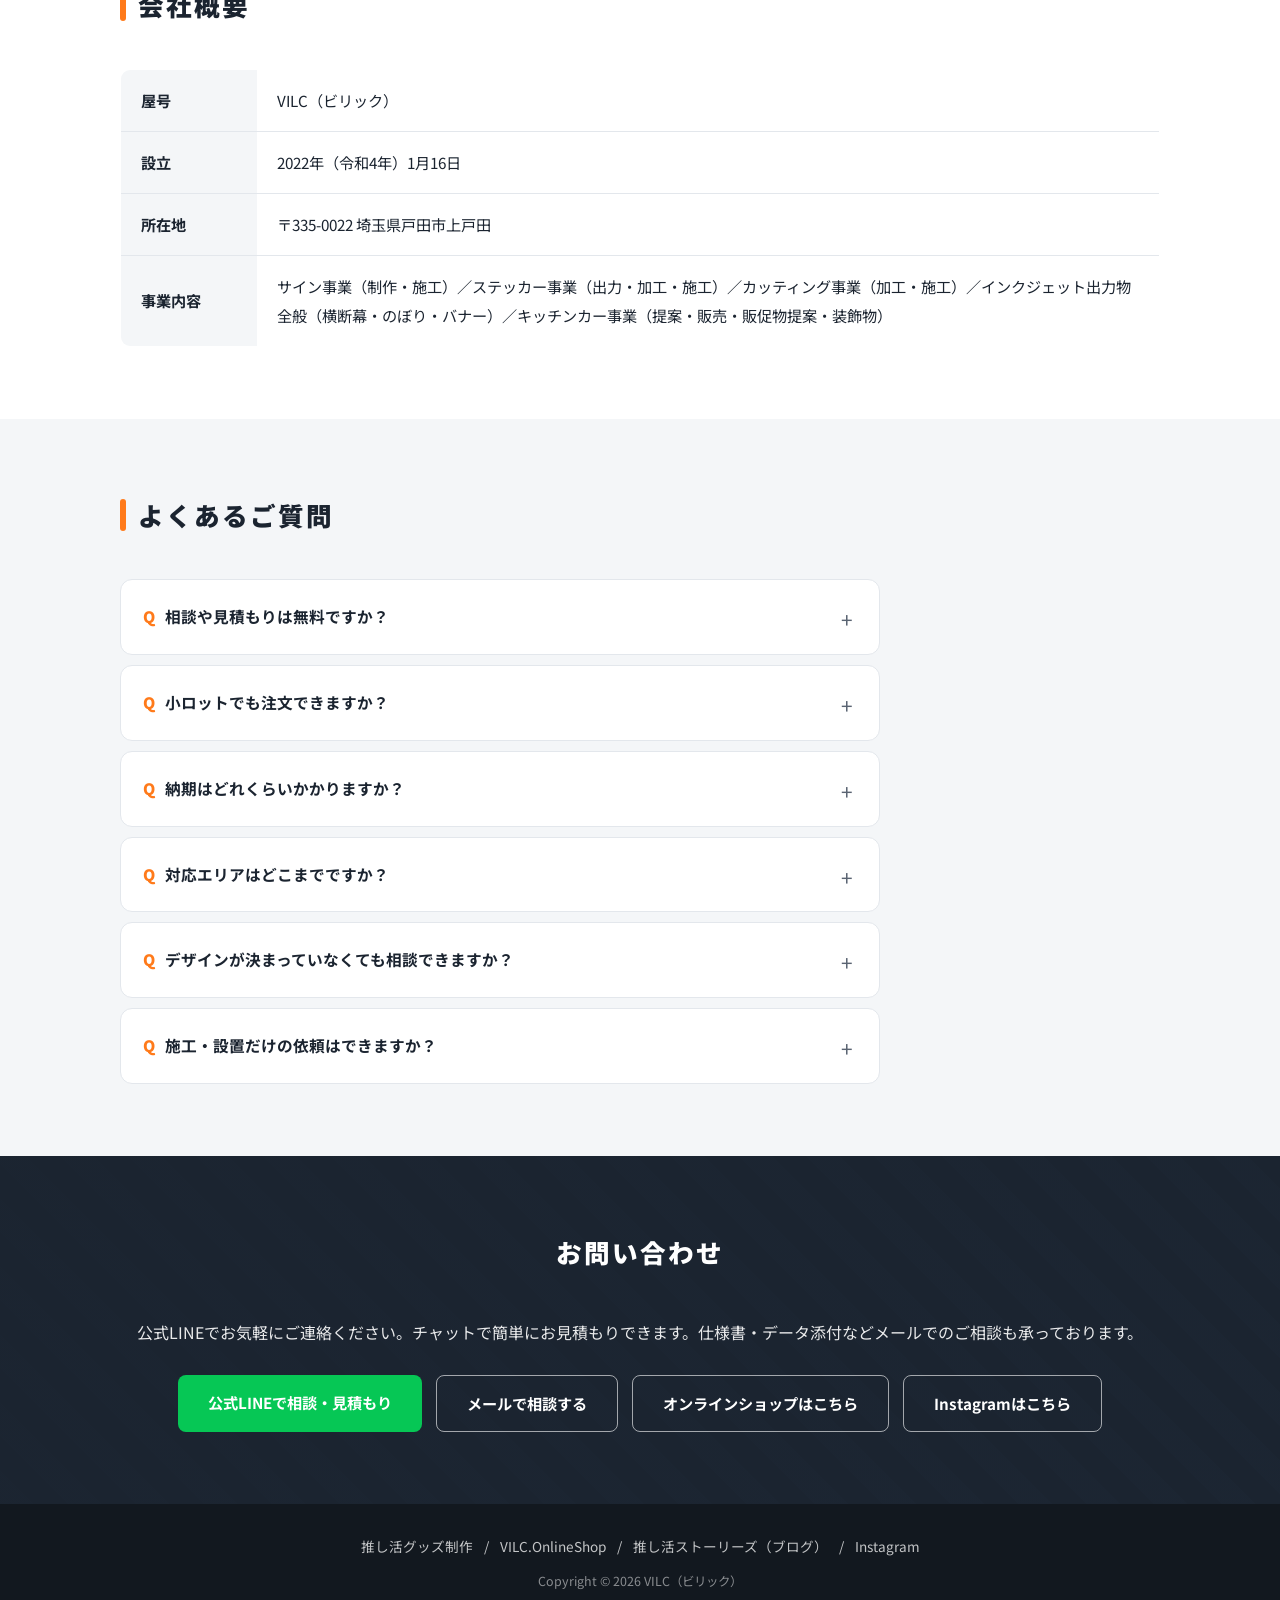
==== commit e68ca34f: "add: 推し活グッズ(痛車ラッピング・アクキー・ステッカー等)の特設ページを追加 痛車ラッピングやアクリルキーホルダー・ステッカー・のぼり幕など、既存の看板/カッティング事業とシナジーのあるオタク向" ====
--- a/index.html
+++ b/index.html
@@ -54,6 +54,7 @@
       <a class="header__logo" href="/">VILC<span class="header__logo-sub">ビリック</span></a>
       <nav class="header__nav">
         <a href="#services">事業内容</a>
+        <a href="/oshikatsu/">推し活グッズ</a>
         <a href="#works">制作事例</a>
         <a href="#pricing">各種料金</a>
         <a href="#company">会社概要</a>
@@ -230,6 +231,8 @@
   <footer class="footer">
     <div class="footer__inner">
       <p class="footer__links">
+        <a href="/oshikatsu/">推し活グッズ制作</a>
+        <span>/</span>
         <a href="https://vilc.official.ec/" target="_blank" rel="noopener">VILC.OnlineShop</a>
         <span>/</span>
         <a href="https://blog.vilc.tokyo/" target="_blank" rel="noopener">推し活ストーリーズ（ブログ）</a>
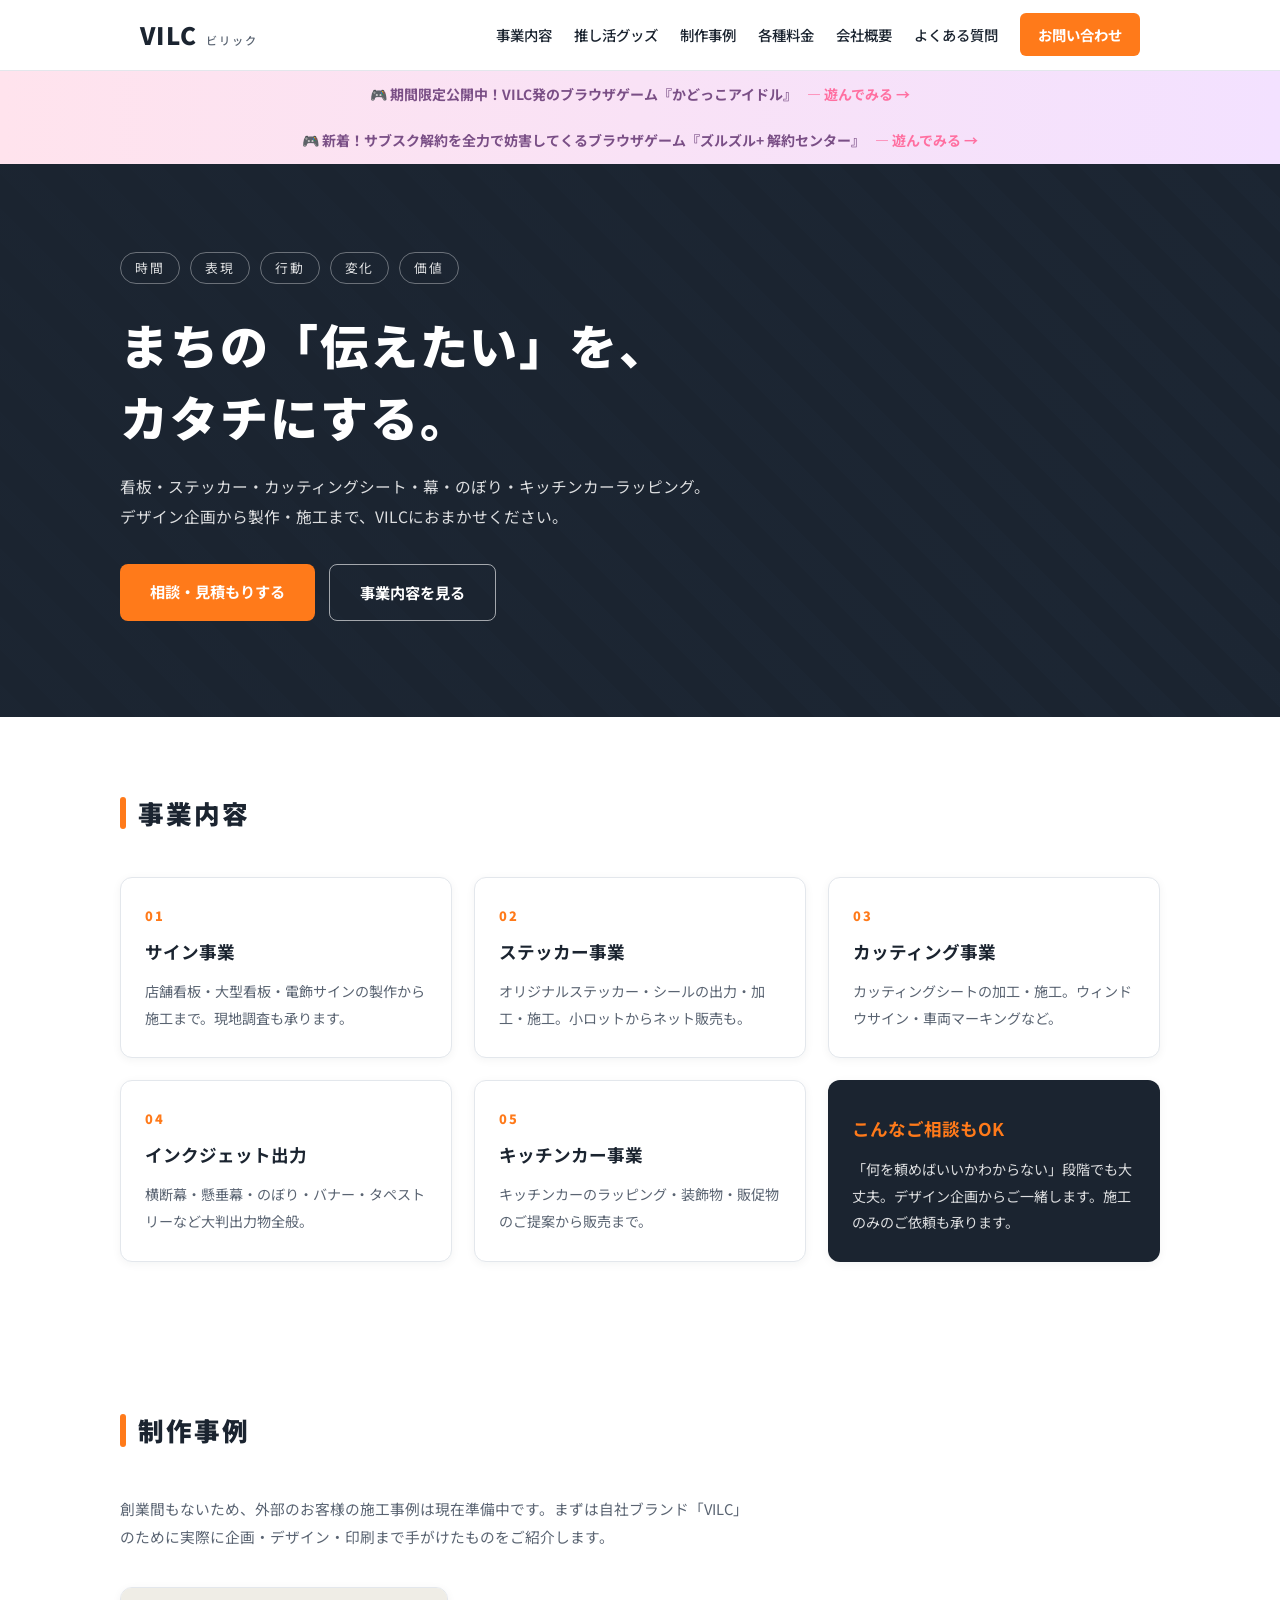
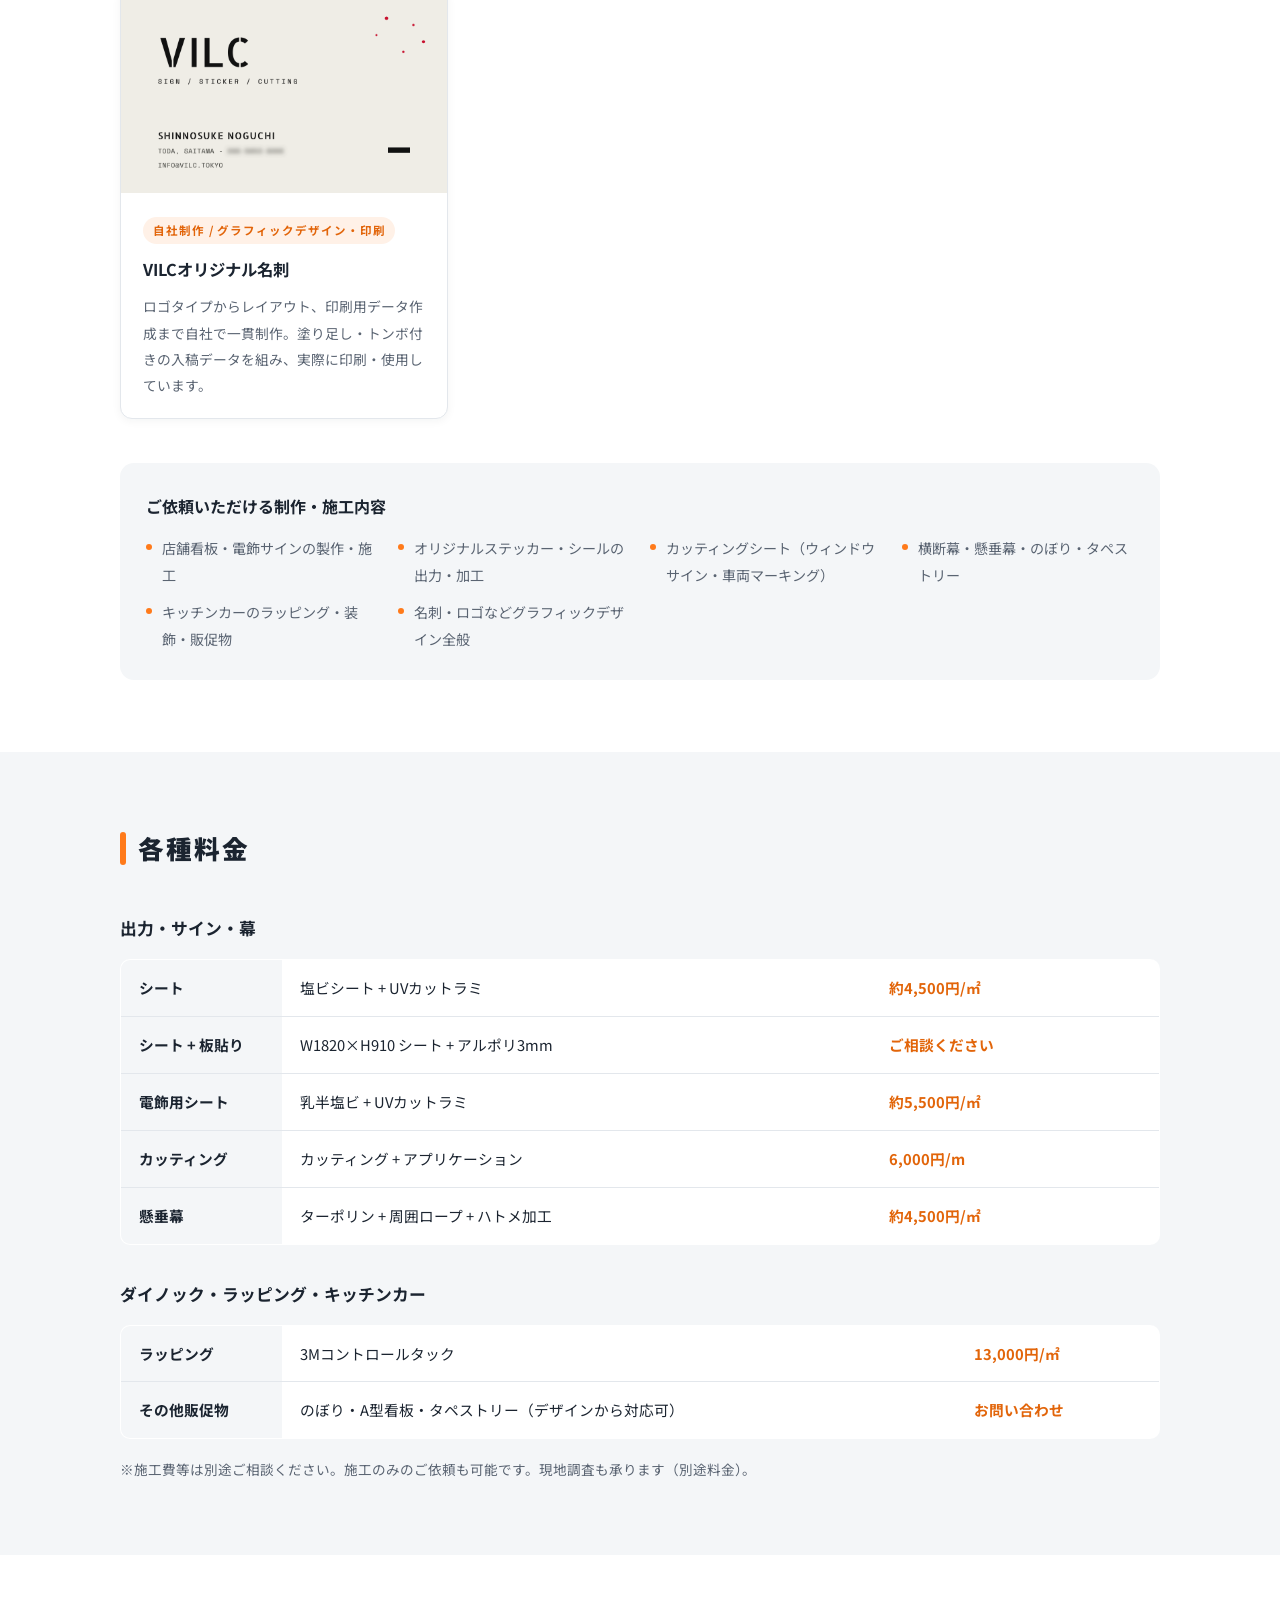
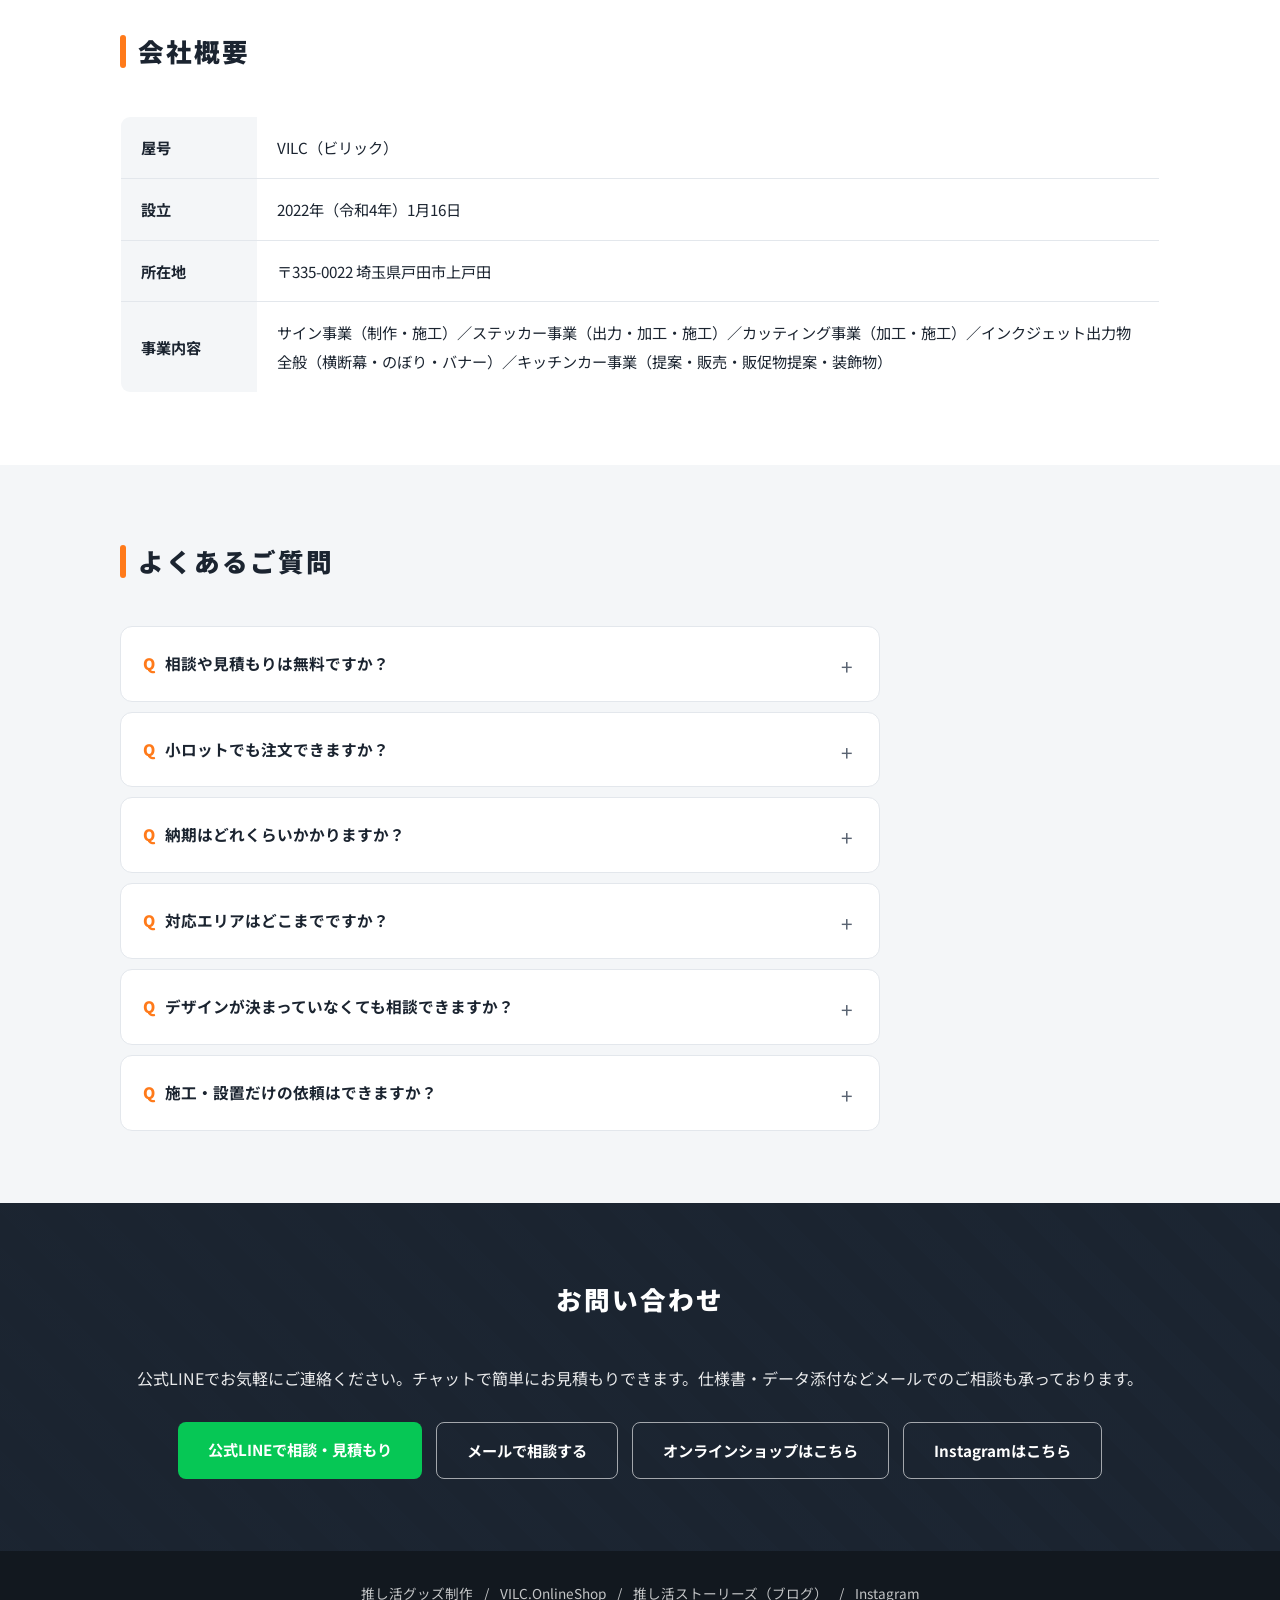
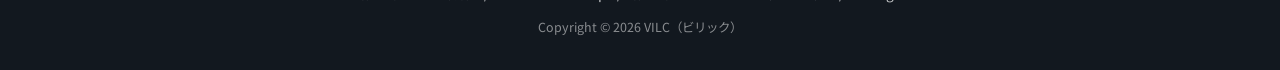
==== commit b1938cee: "add: トップにズルズル+ 解約センターへの誘導バナーを追加" ====
--- a/index.html
+++ b/index.html
@@ -68,6 +68,10 @@
     🎮 期間限定公開中！VILC発のブラウザゲーム『かどっこアイドル』<span class="promo-banner__arrow">— 遊んでみる →</span>
   </a>
 
+  <a class="promo-banner" href="/cancel-hell/">
+    🎮 新着！サブスク解約を全力で妨害してくるブラウザゲーム『ズルズル+ 解約センター』<span class="promo-banner__arrow">— 遊んでみる →</span>
+  </a>
+
   <section class="hero">
     <div class="hero__inner">
       <p class="hero__keywords"><span>時間</span><span>表現</span><span>行動</span><span>変化</span><span>価値</span></p>
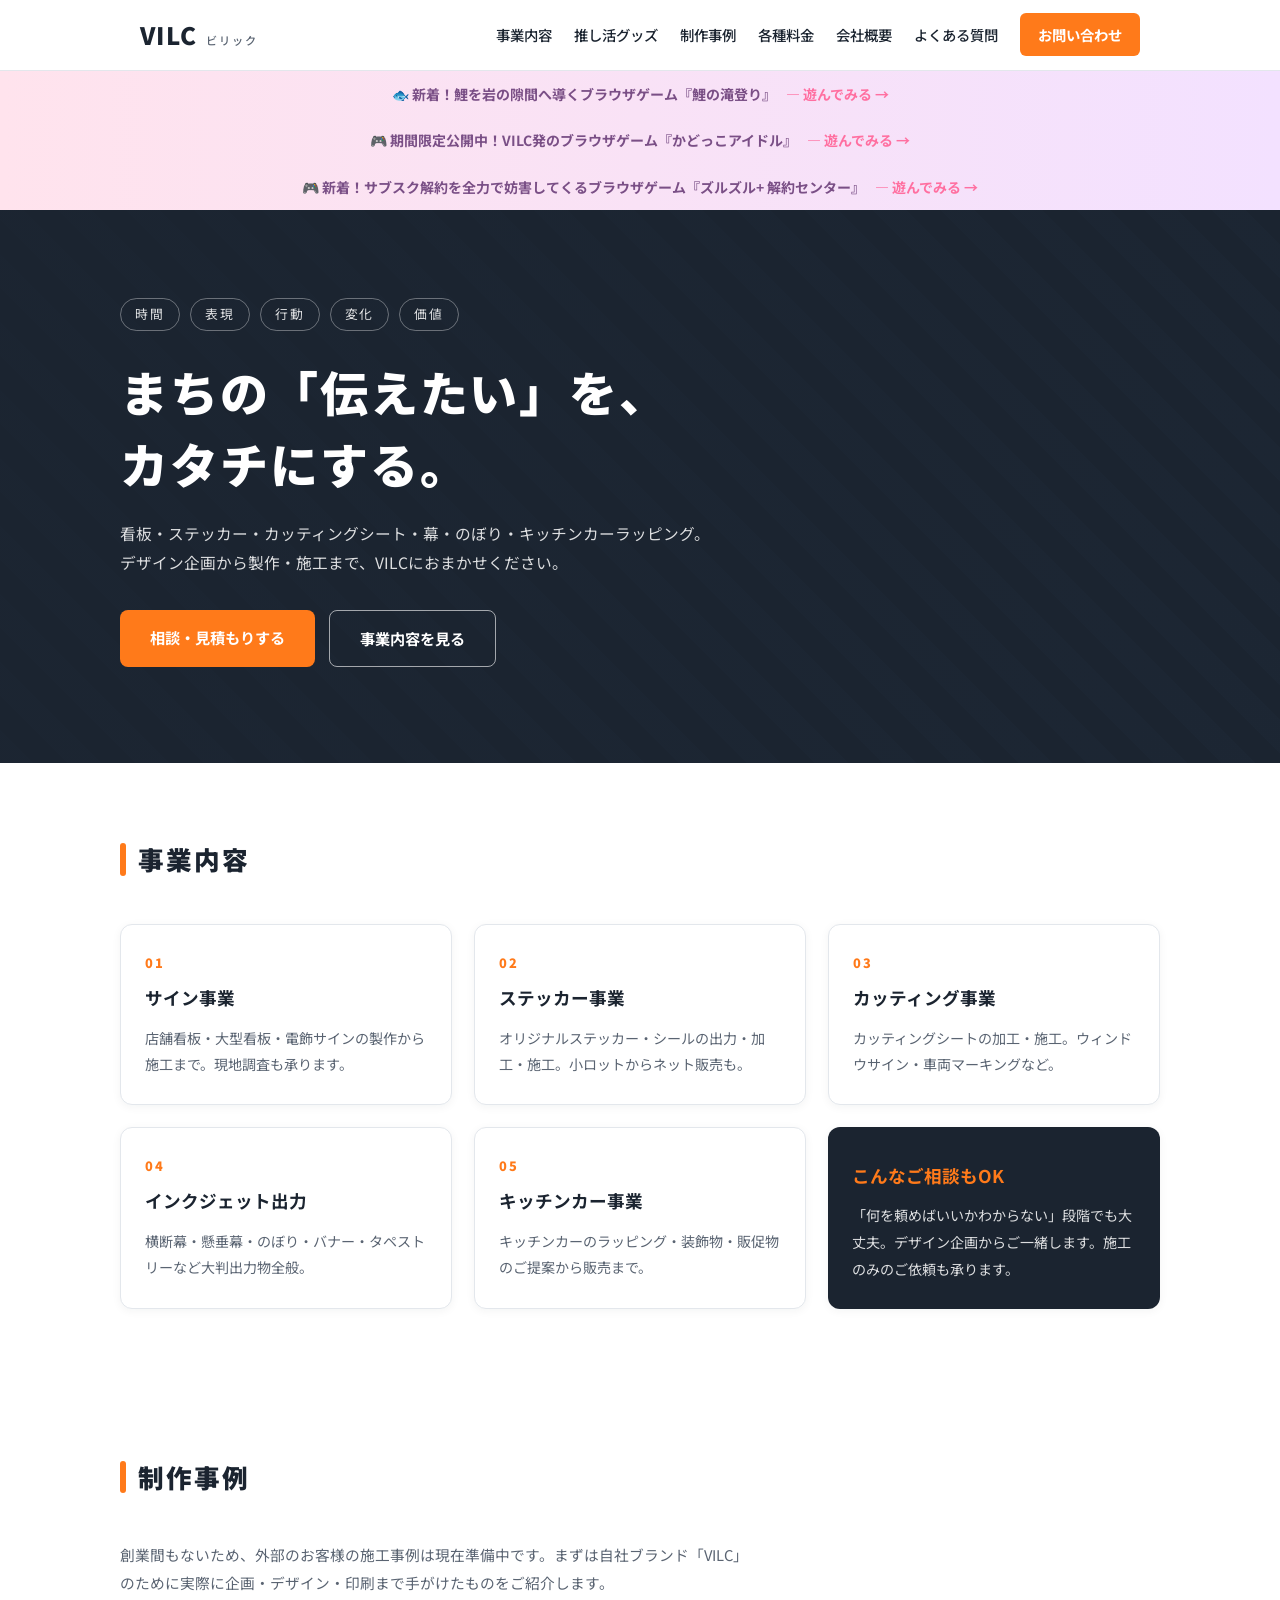
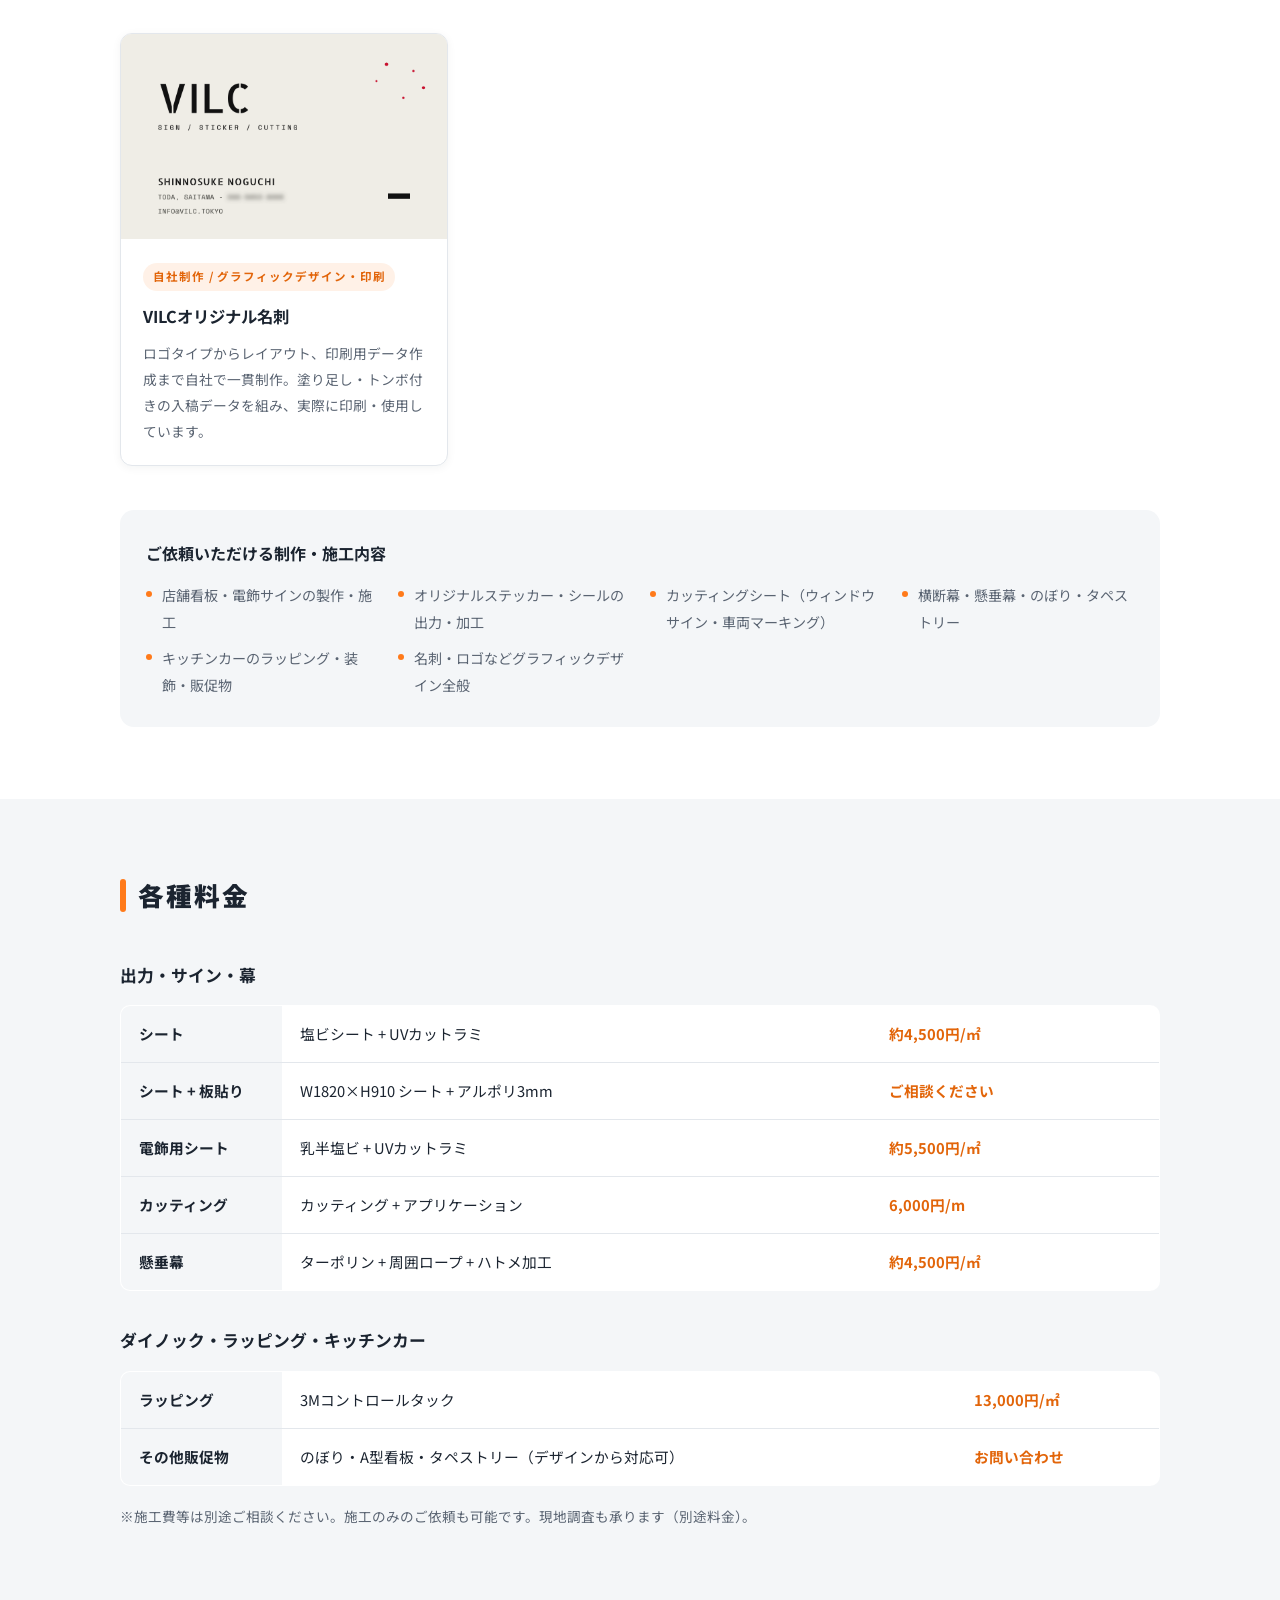
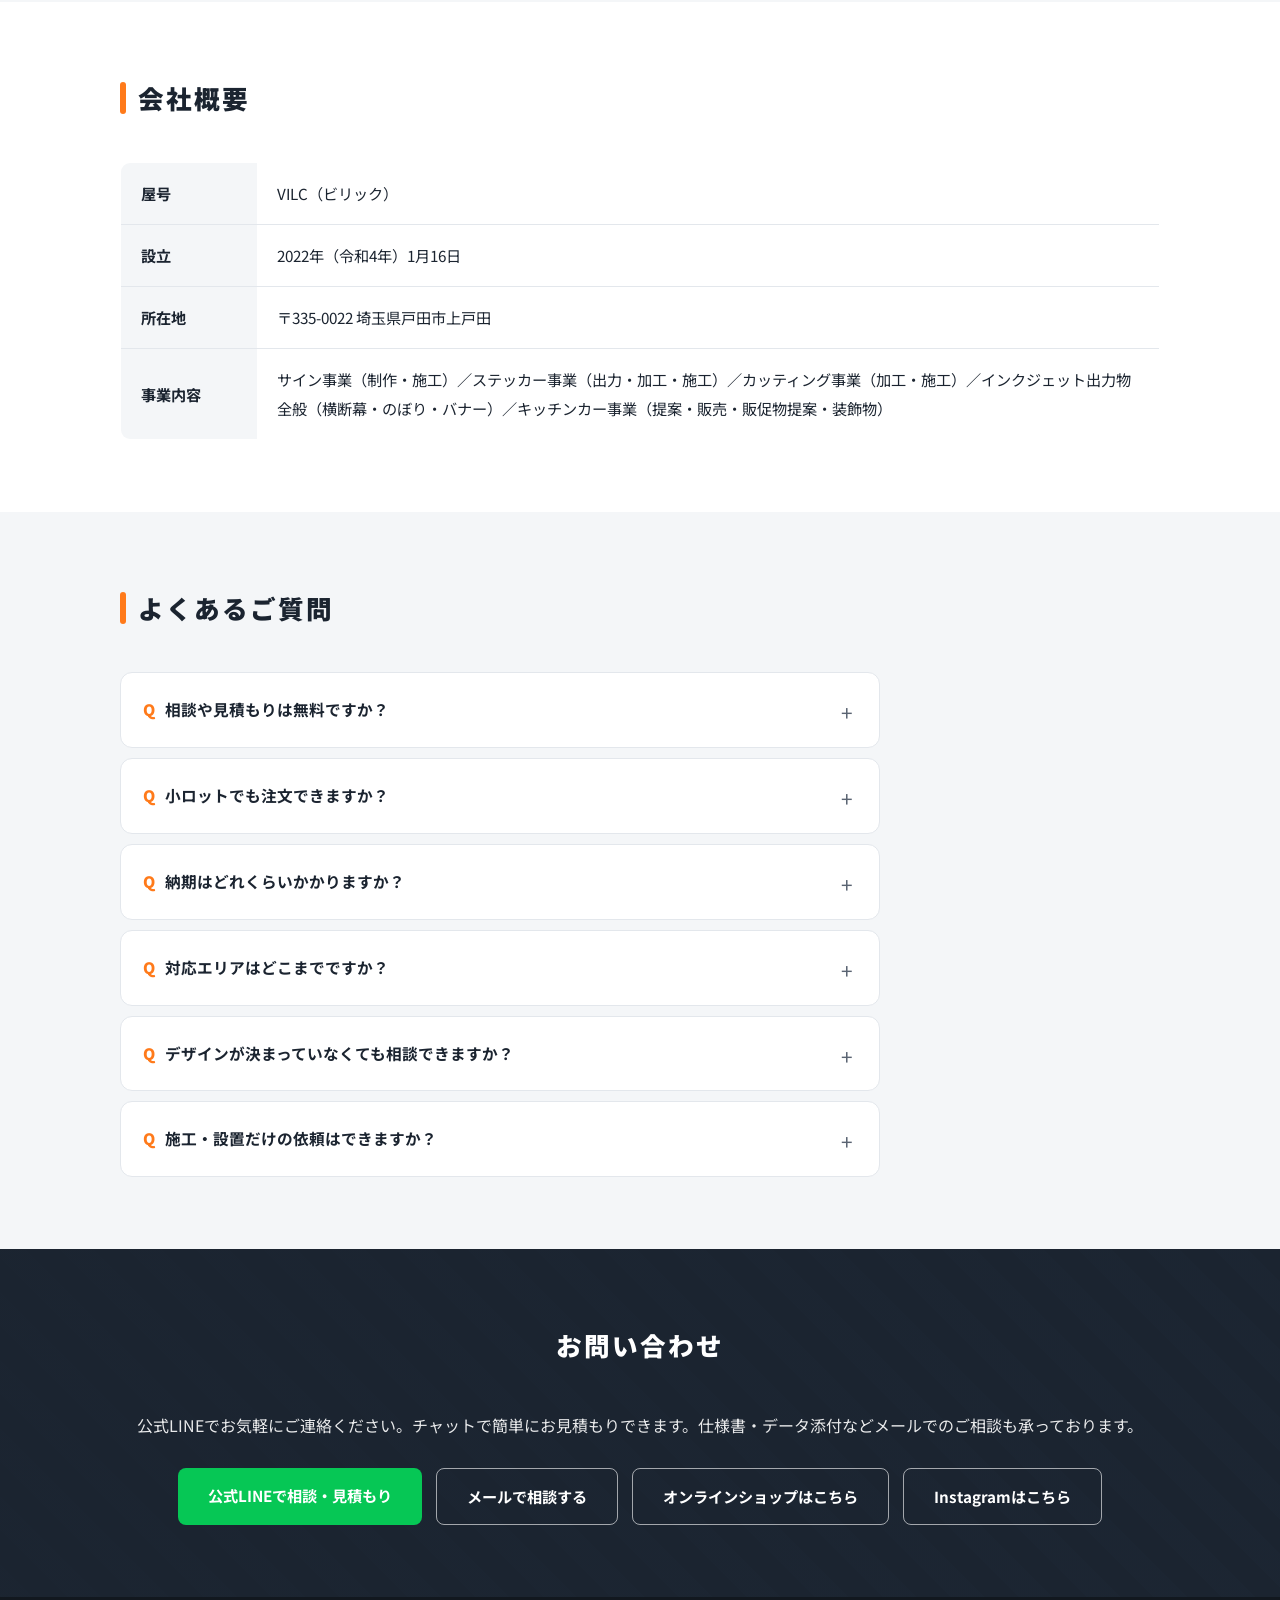
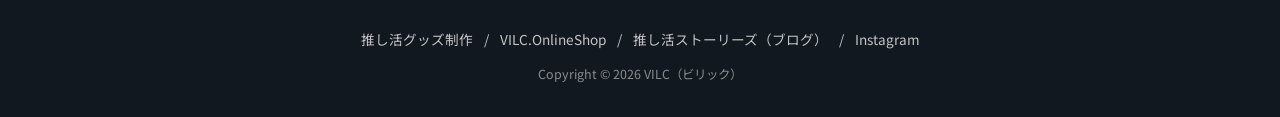
==== commit 3334d593: "鯉の滝登りを追加、トップにプロモバナー設置 タップで鯉を導き岩をかわす無限スクロールゲーム。Xシェア導線と/share/のOGPページ付き。  Co-Authored-By: Claude Sonne" ====
--- a/index.html
+++ b/index.html
@@ -64,6 +64,10 @@
     </div>
   </header>
 
+  <a class="promo-banner" href="/koi-nobori/">
+    🐟 新着！鯉を岩の隙間へ導くブラウザゲーム『鯉の滝登り』<span class="promo-banner__arrow">— 遊んでみる →</span>
+  </a>
+
   <a class="promo-banner" href="/kadokko-idol/">
     🎮 期間限定公開中！VILC発のブラウザゲーム『かどっこアイドル』<span class="promo-banner__arrow">— 遊んでみる →</span>
   </a>
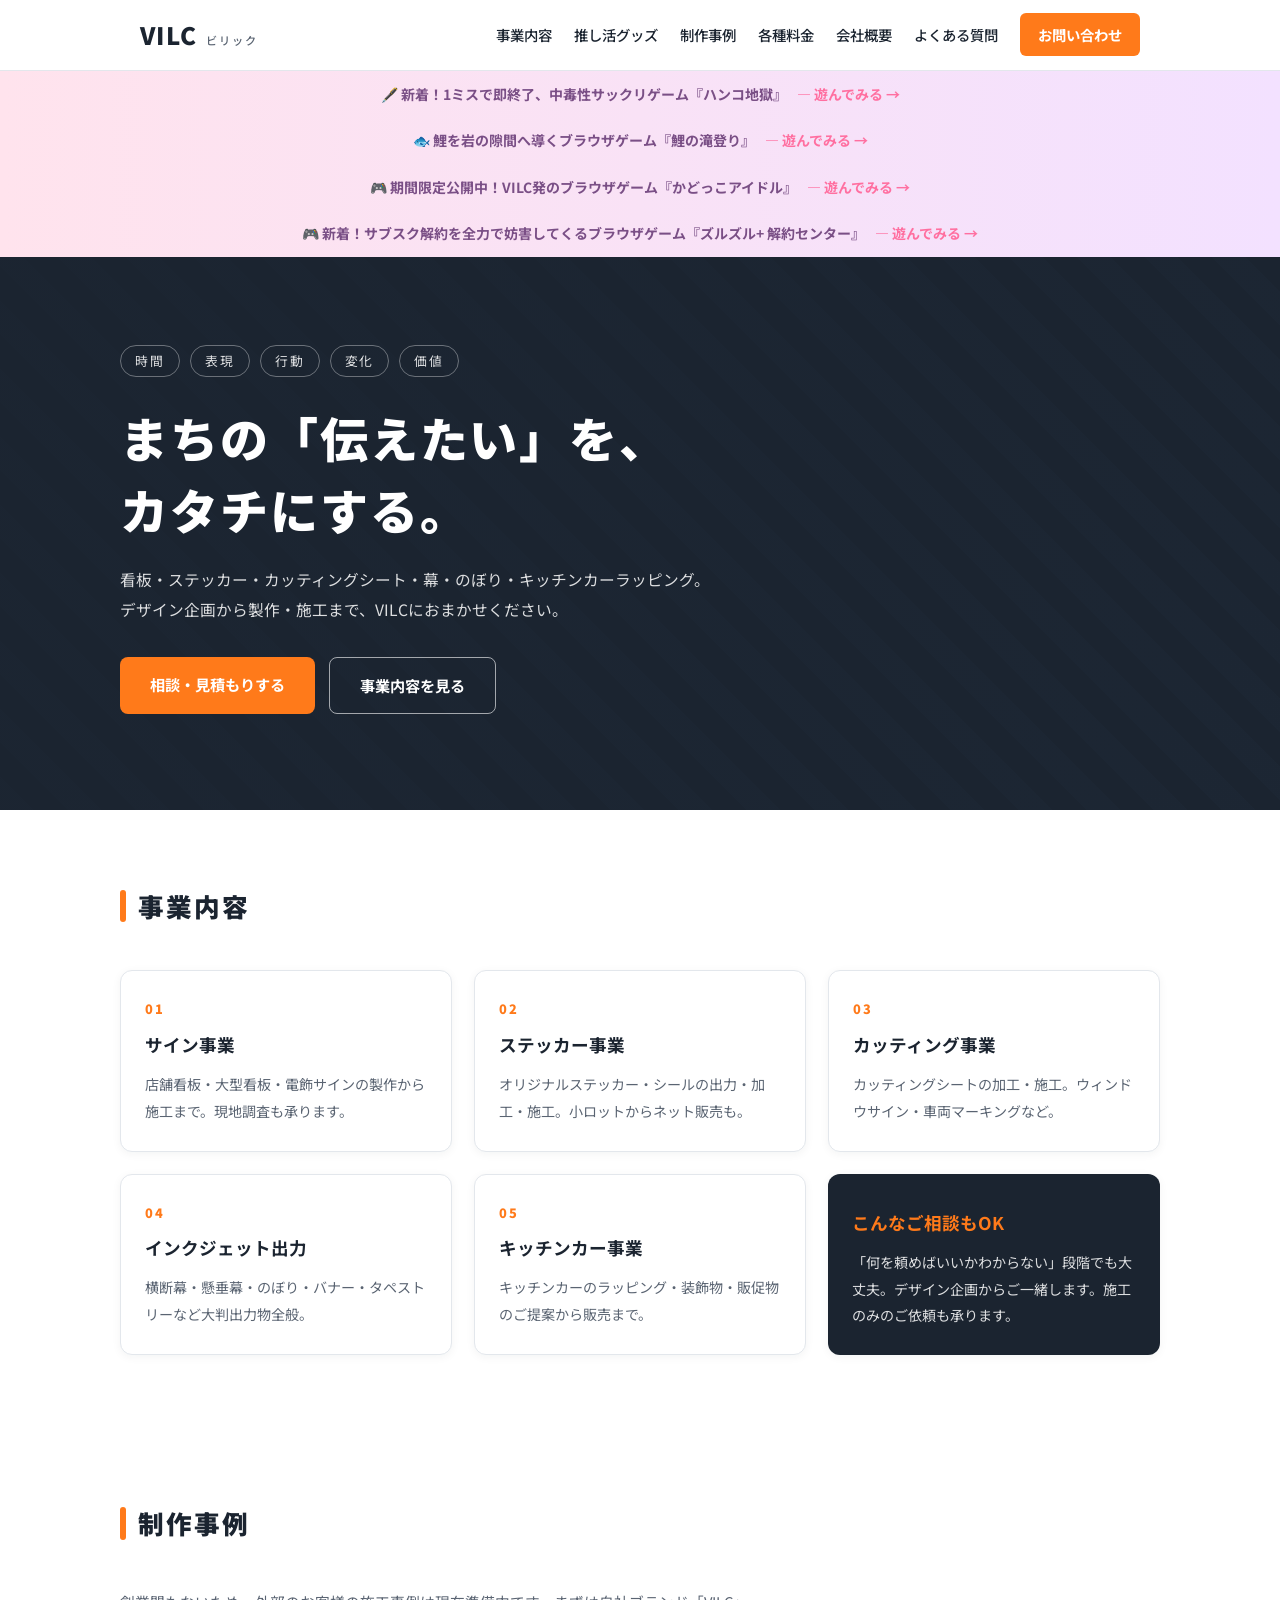
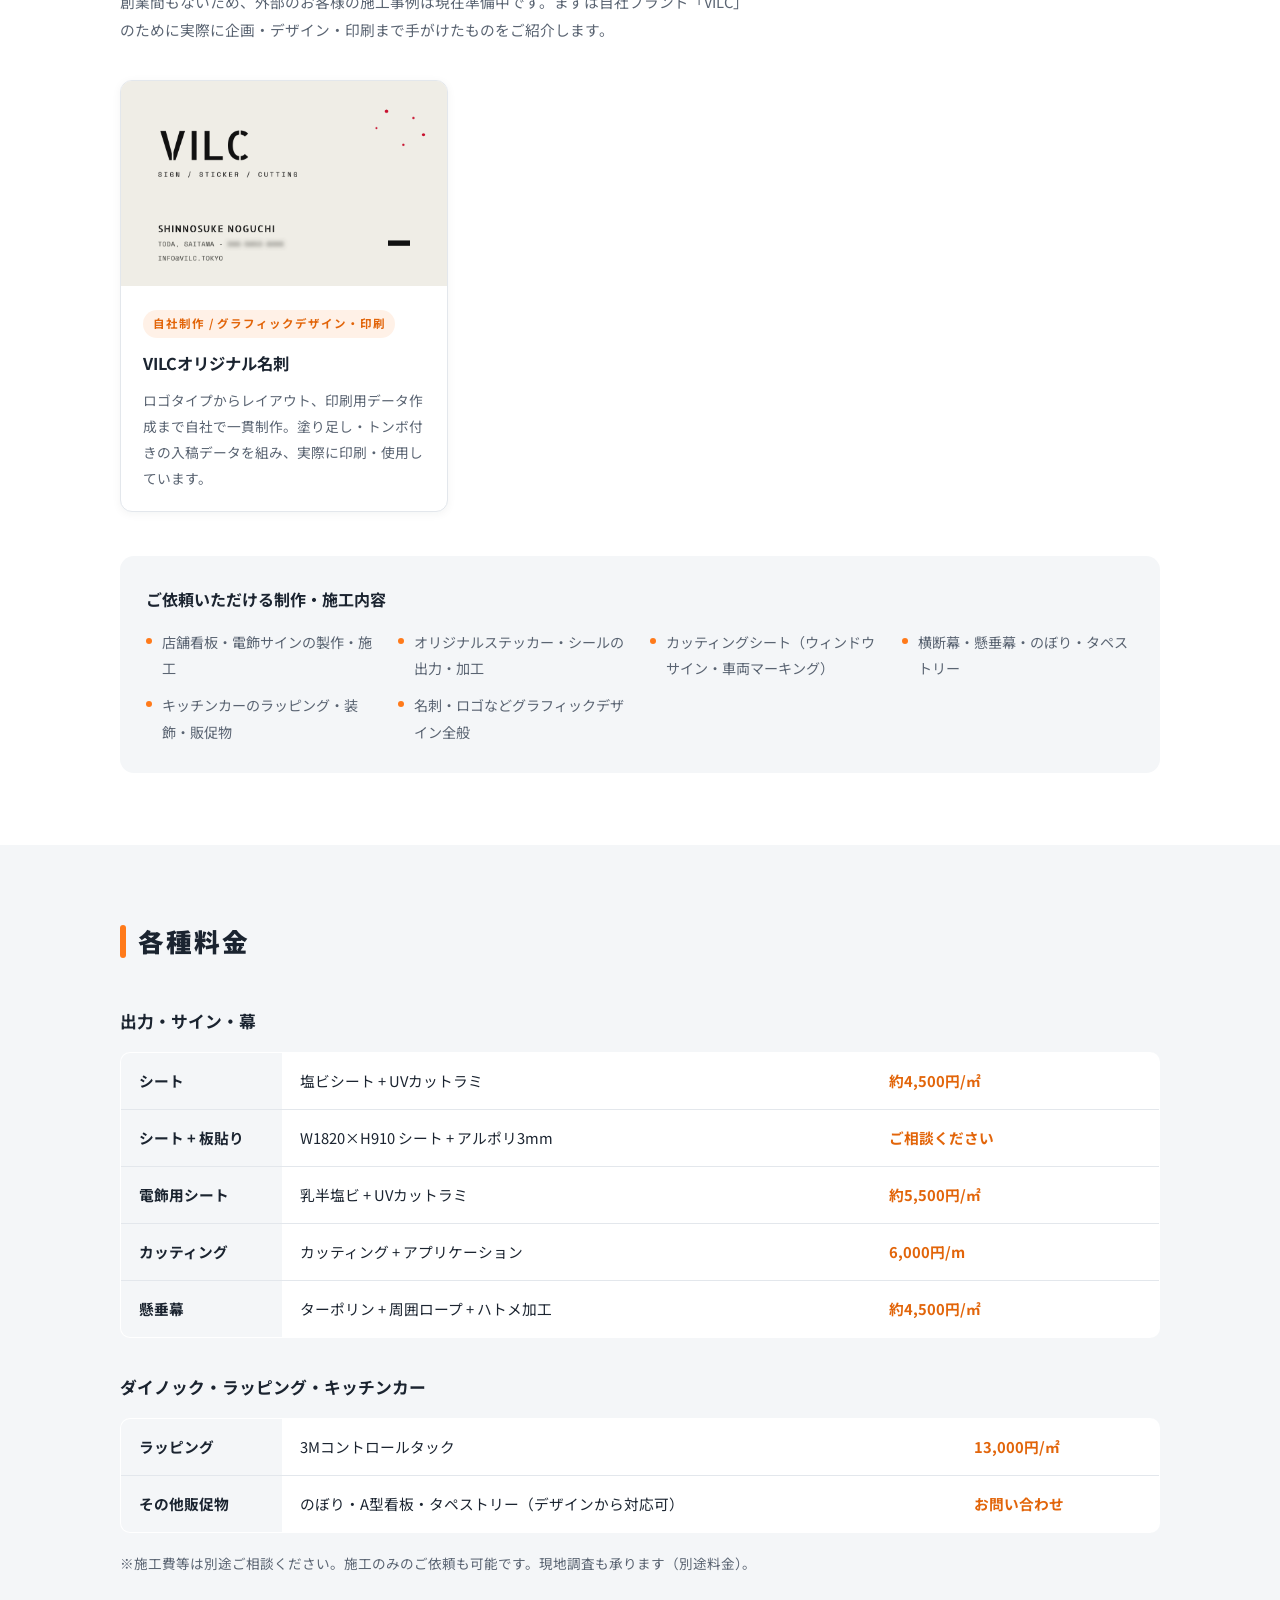
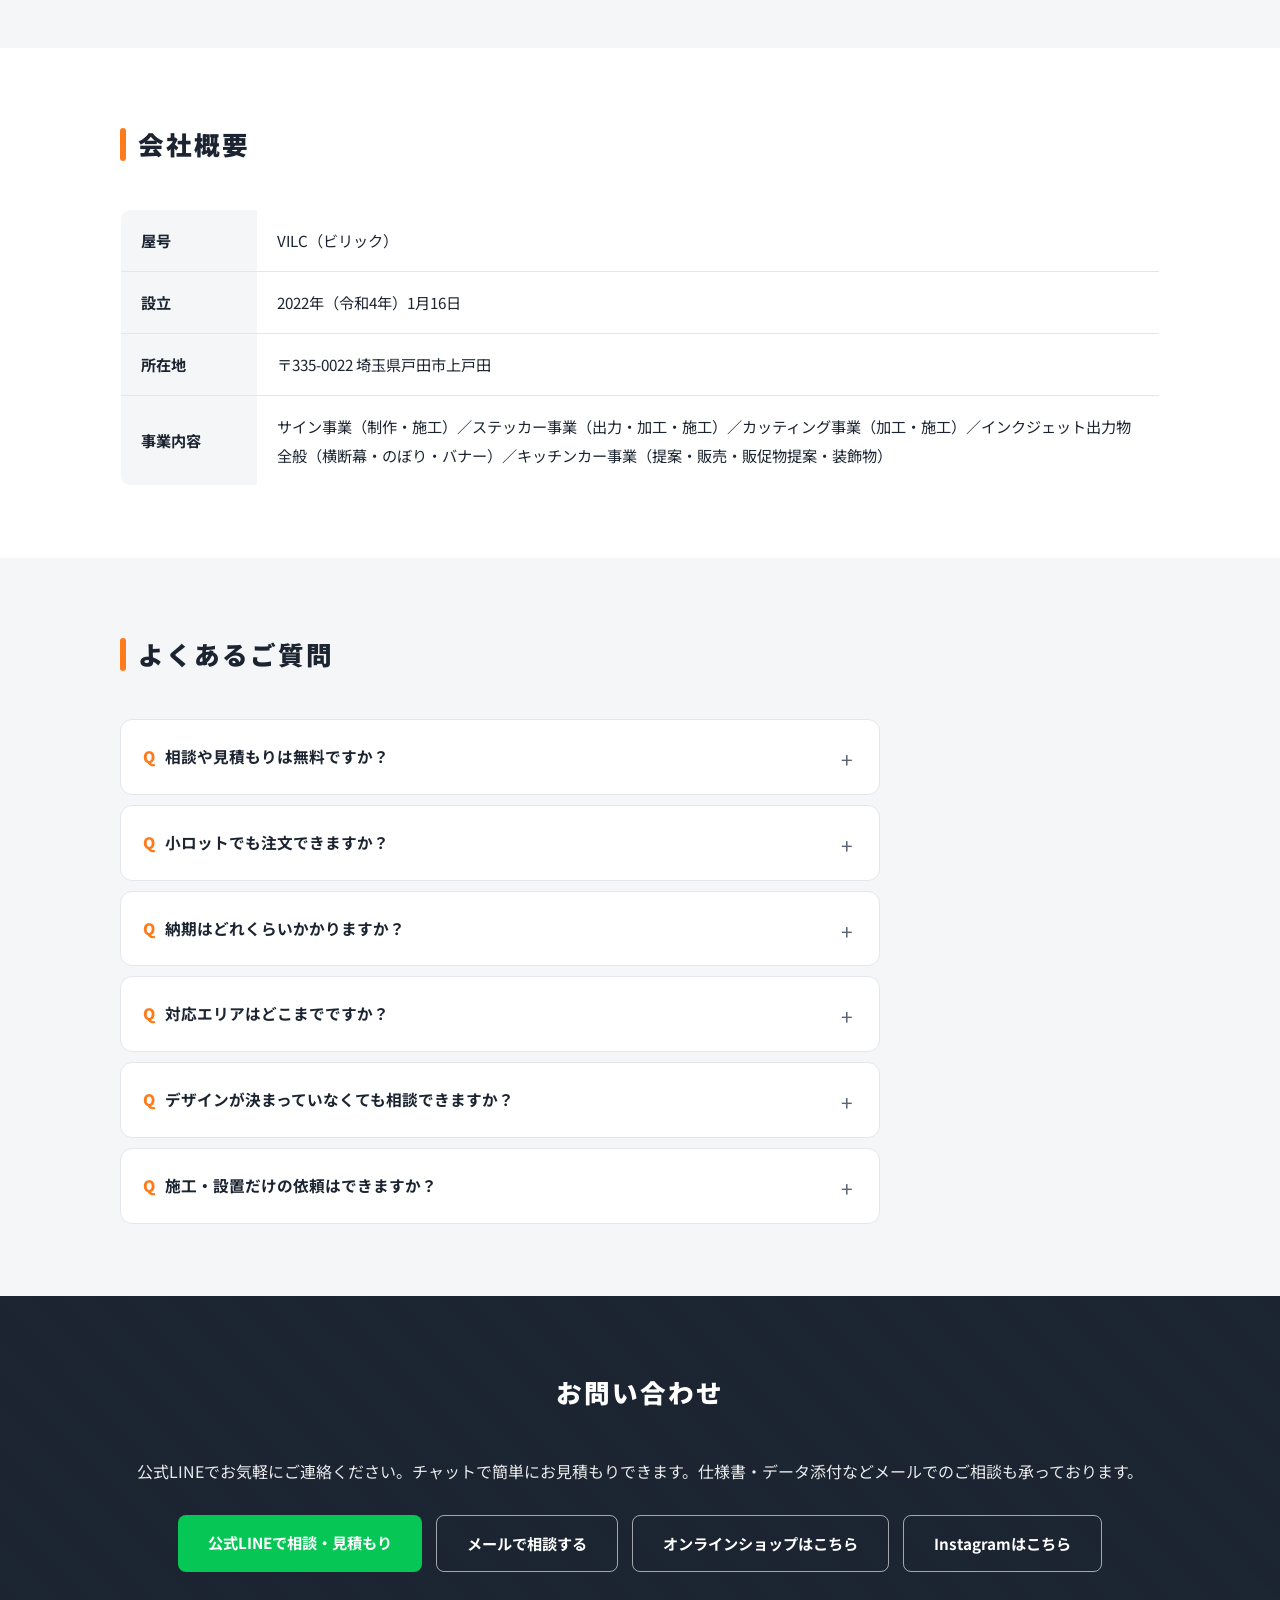
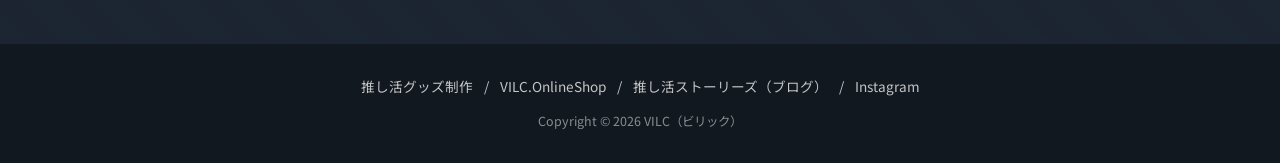
==== commit 203a7bed: "ハンコ地獄を追加、トップのプロモバナーを更新 承認は即タップ・却下警告は静止という1ミス即終了のGo/No-Go反射神経ゲーム。Xシェア導線と/share/のOGPページ付き。  Co-Authore" ====
--- a/index.html
+++ b/index.html
@@ -64,8 +64,12 @@
     </div>
   </header>
 
+  <a class="promo-banner" href="/hanko-hell/">
+    🖋️ 新着！1ミスで即終了、中毒性サックリゲーム『ハンコ地獄』<span class="promo-banner__arrow">— 遊んでみる →</span>
+  </a>
+
   <a class="promo-banner" href="/koi-nobori/">
-    🐟 新着！鯉を岩の隙間へ導くブラウザゲーム『鯉の滝登り』<span class="promo-banner__arrow">— 遊んでみる →</span>
+    🐟 鯉を岩の隙間へ導くブラウザゲーム『鯉の滝登り』<span class="promo-banner__arrow">— 遊んでみる →</span>
   </a>
 
   <a class="promo-banner" href="/kadokko-idol/">
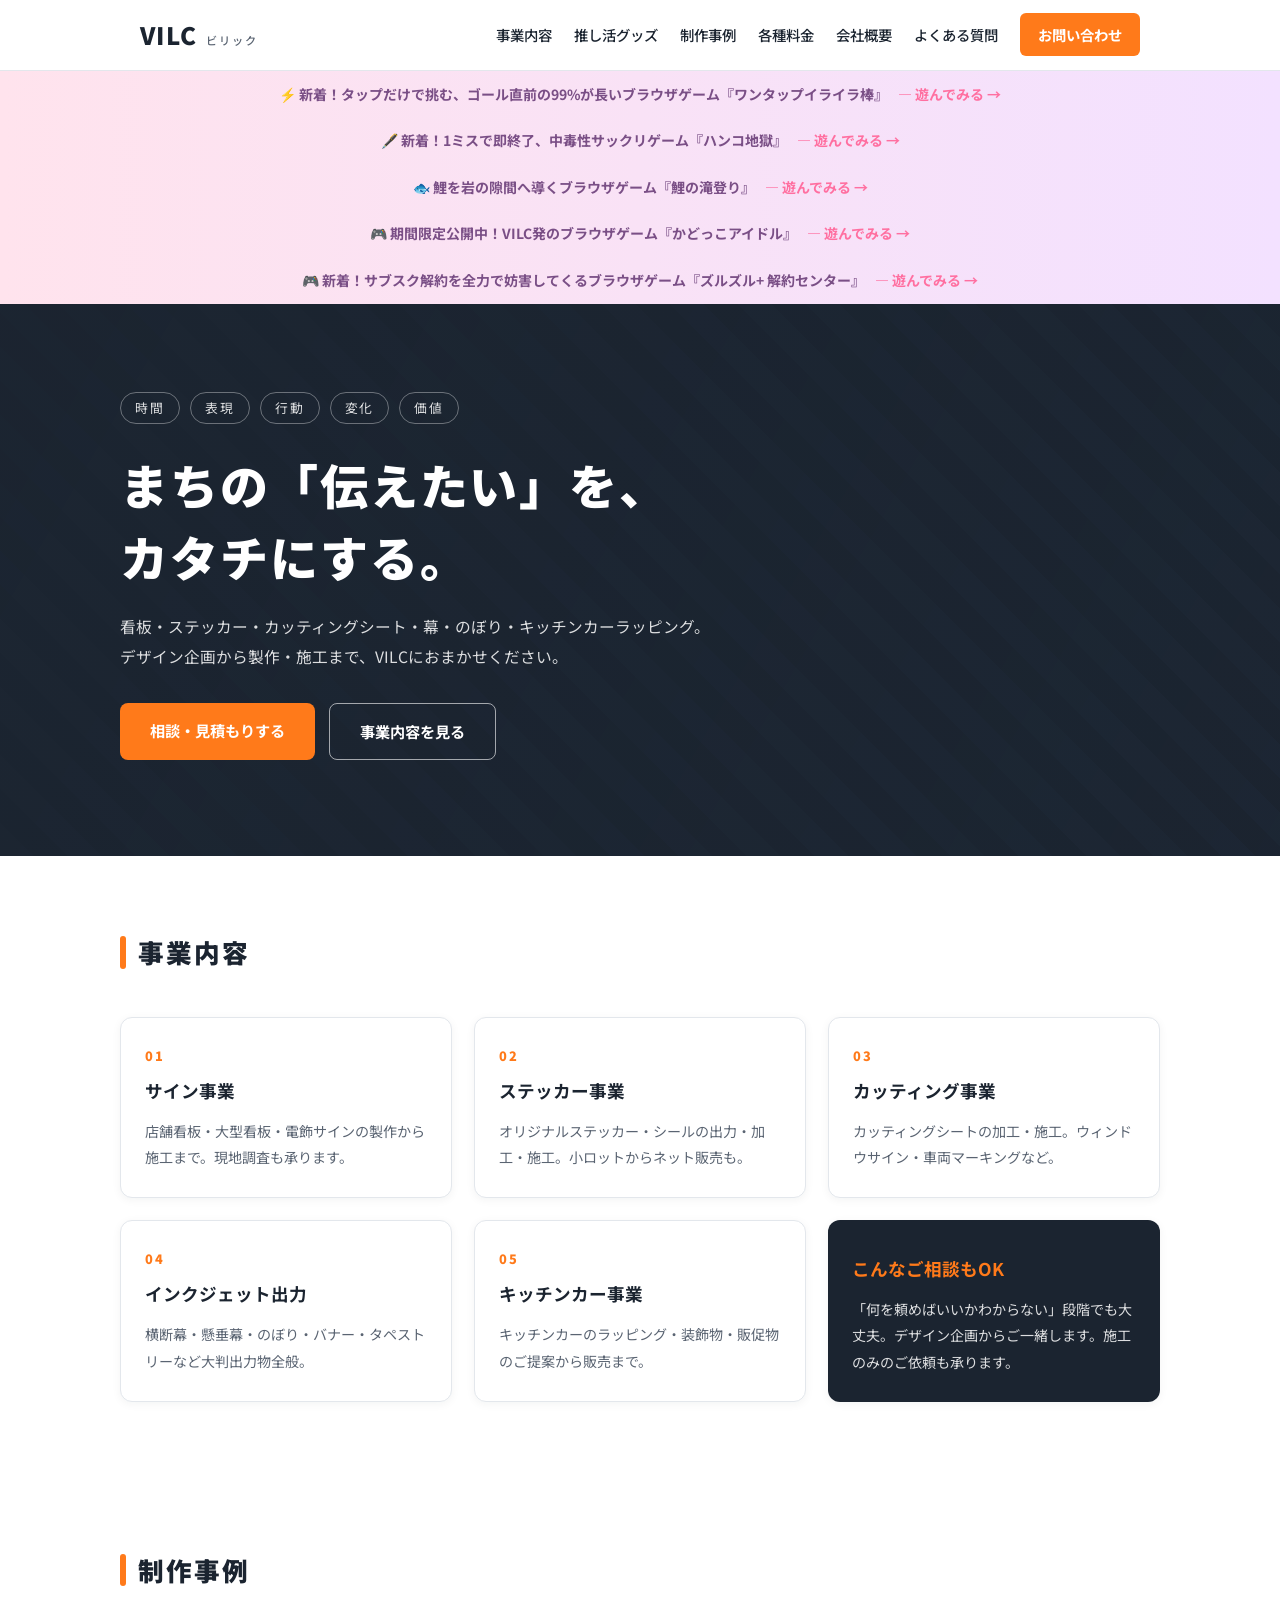
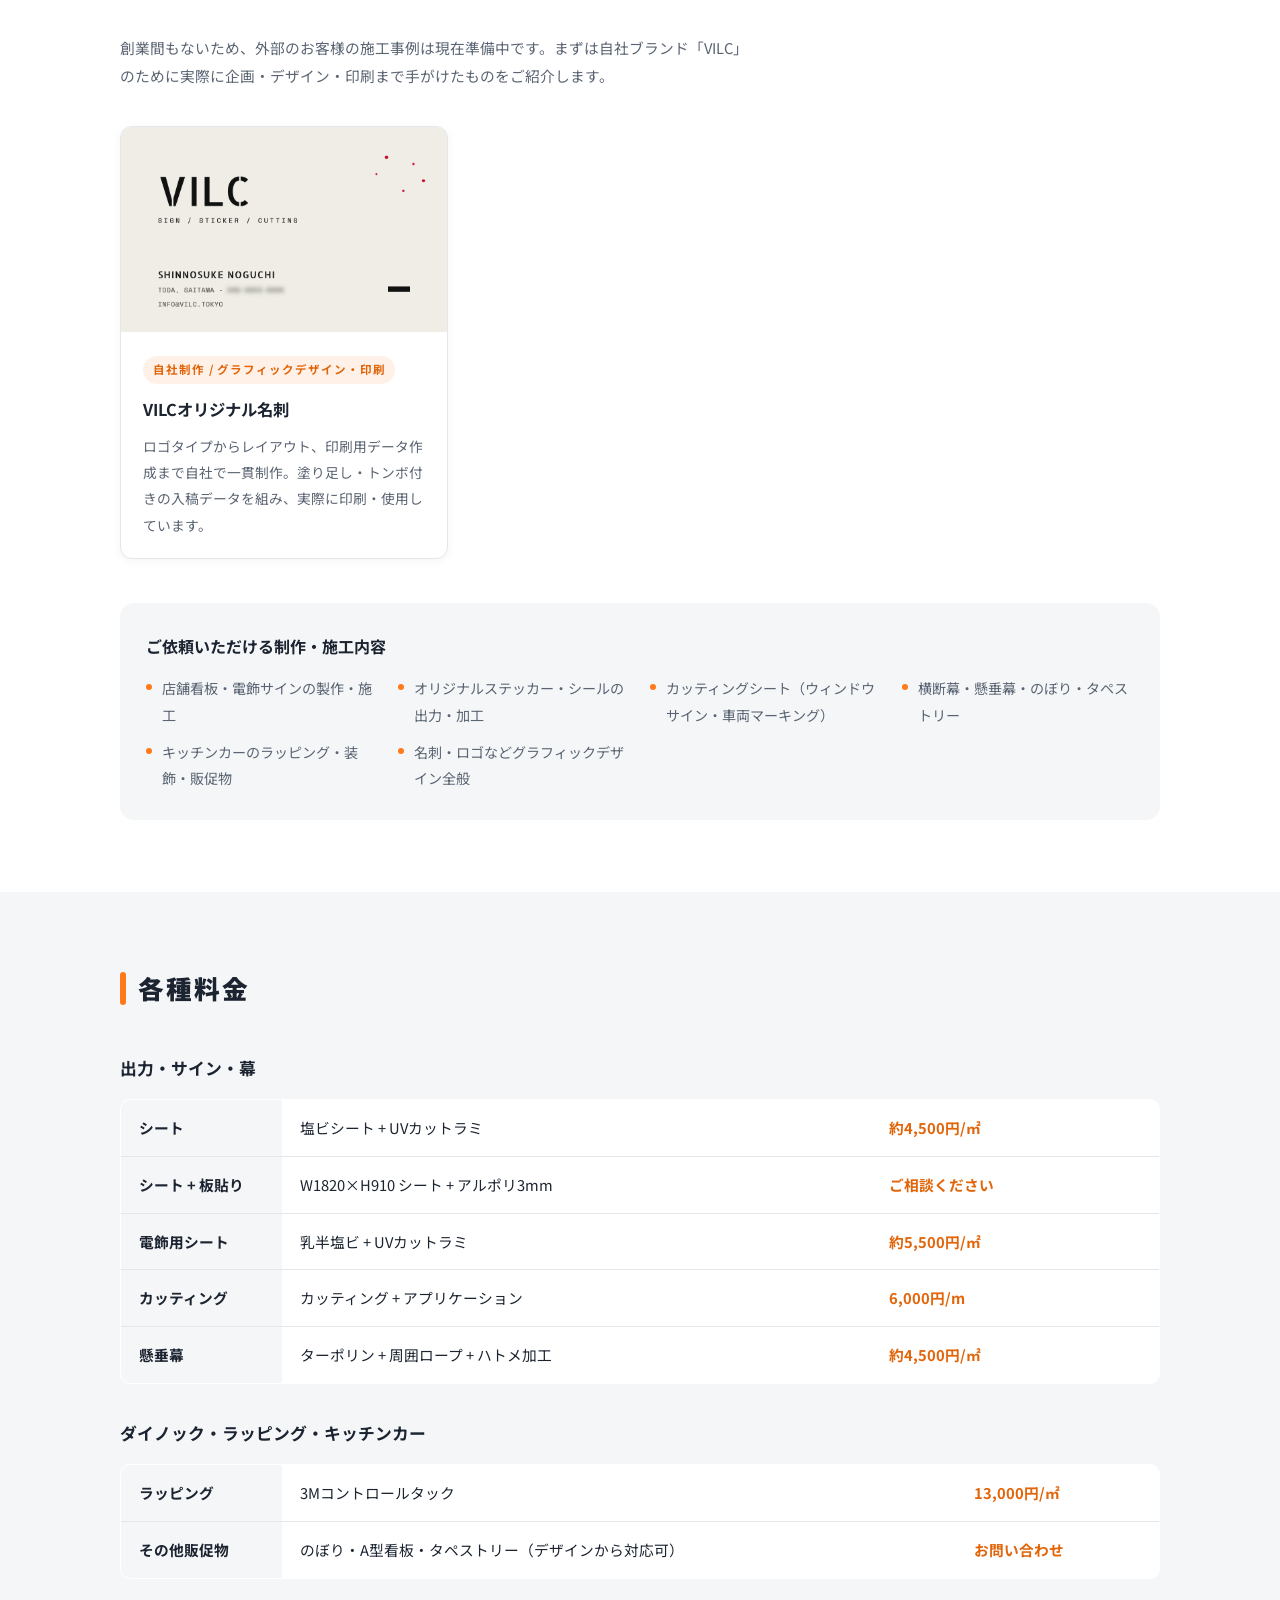
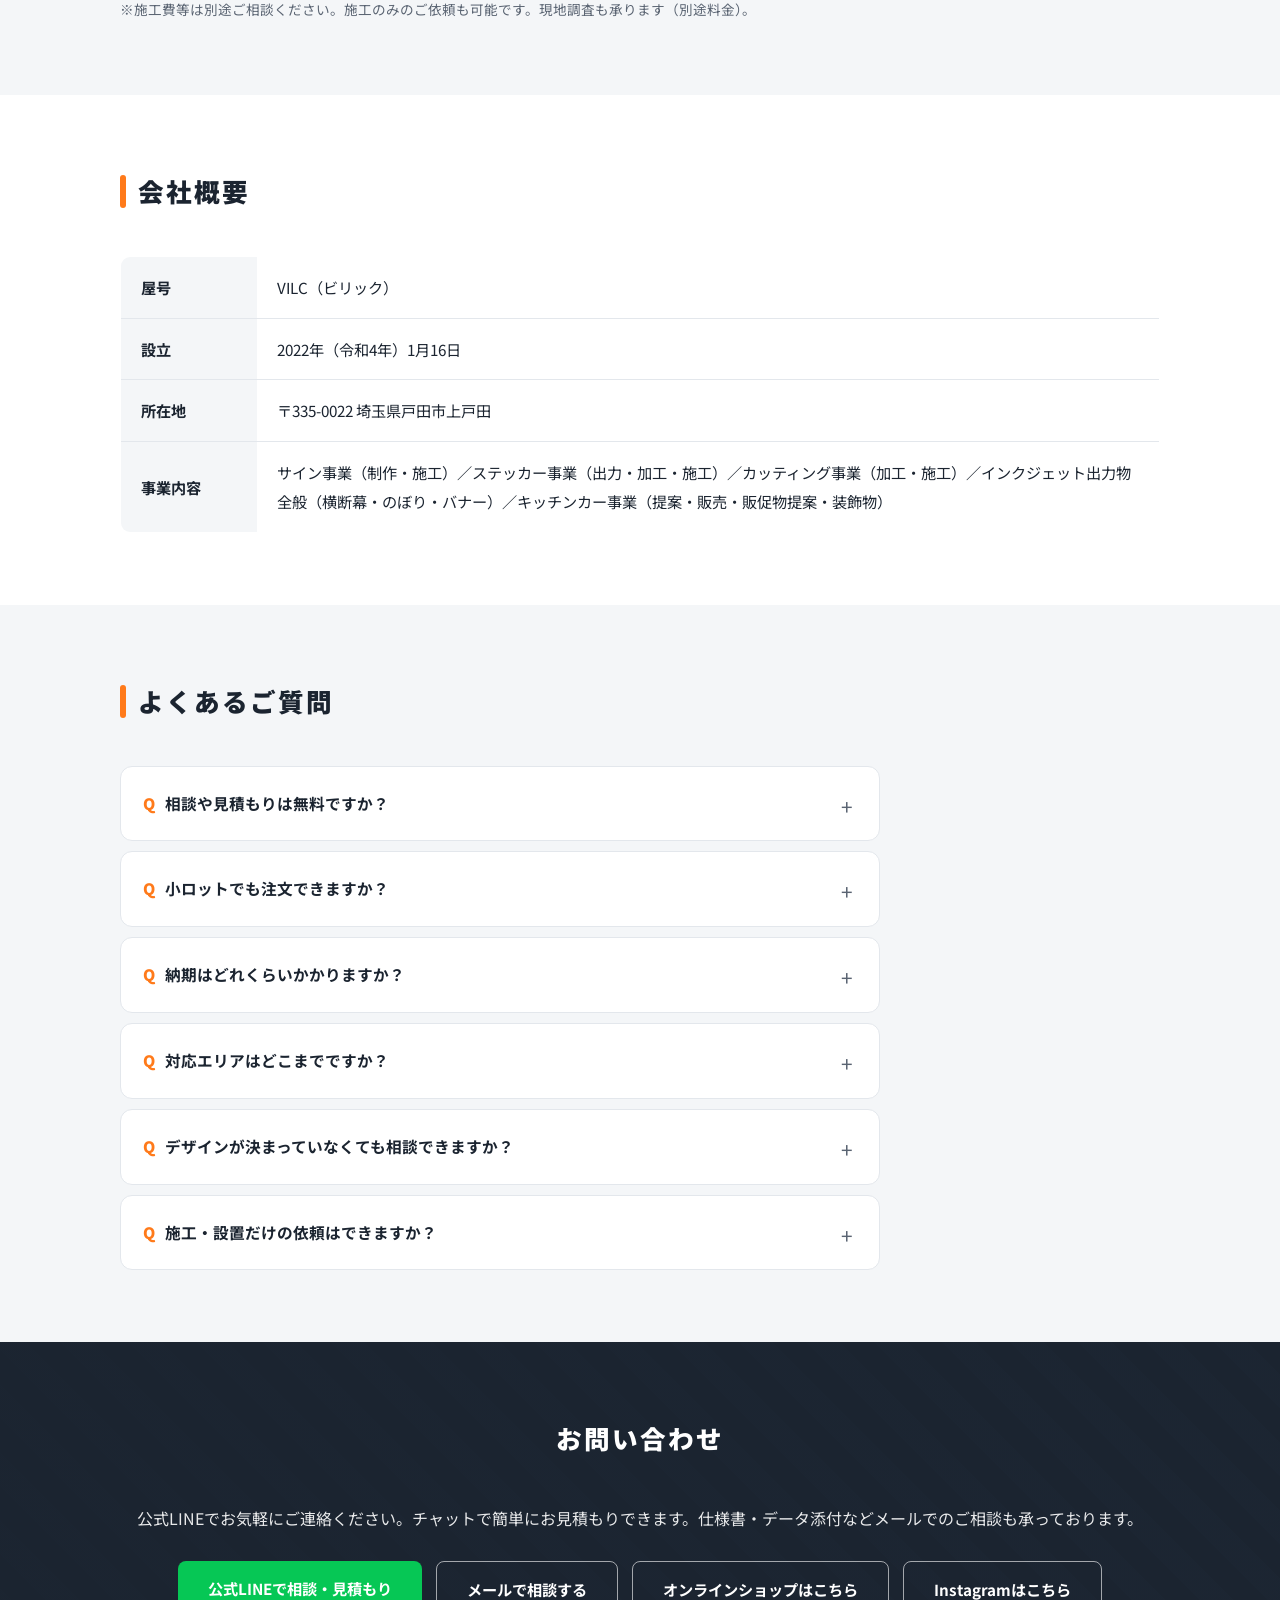
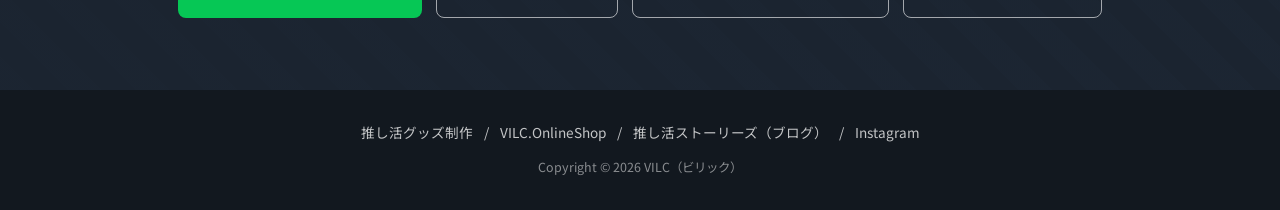
==== commit 98ddbfde: "add: ワンタップイライラ棒を追加、トップにプロモバナー設置 Co-Authored-By: Claude Sonnet 5.5 <noreply@anthropic.com>" ====
--- a/index.html
+++ b/index.html
@@ -64,6 +64,10 @@
     </div>
   </header>
 
+  <a class="promo-banner" href="/iraira-bou/">
+    ⚡ 新着！タップだけで挑む、ゴール直前の99%が長いブラウザゲーム『ワンタップイライラ棒』<span class="promo-banner__arrow">— 遊んでみる →</span>
+  </a>
+
   <a class="promo-banner" href="/hanko-hell/">
     🖋️ 新着！1ミスで即終了、中毒性サックリゲーム『ハンコ地獄』<span class="promo-banner__arrow">— 遊んでみる →</span>
   </a>
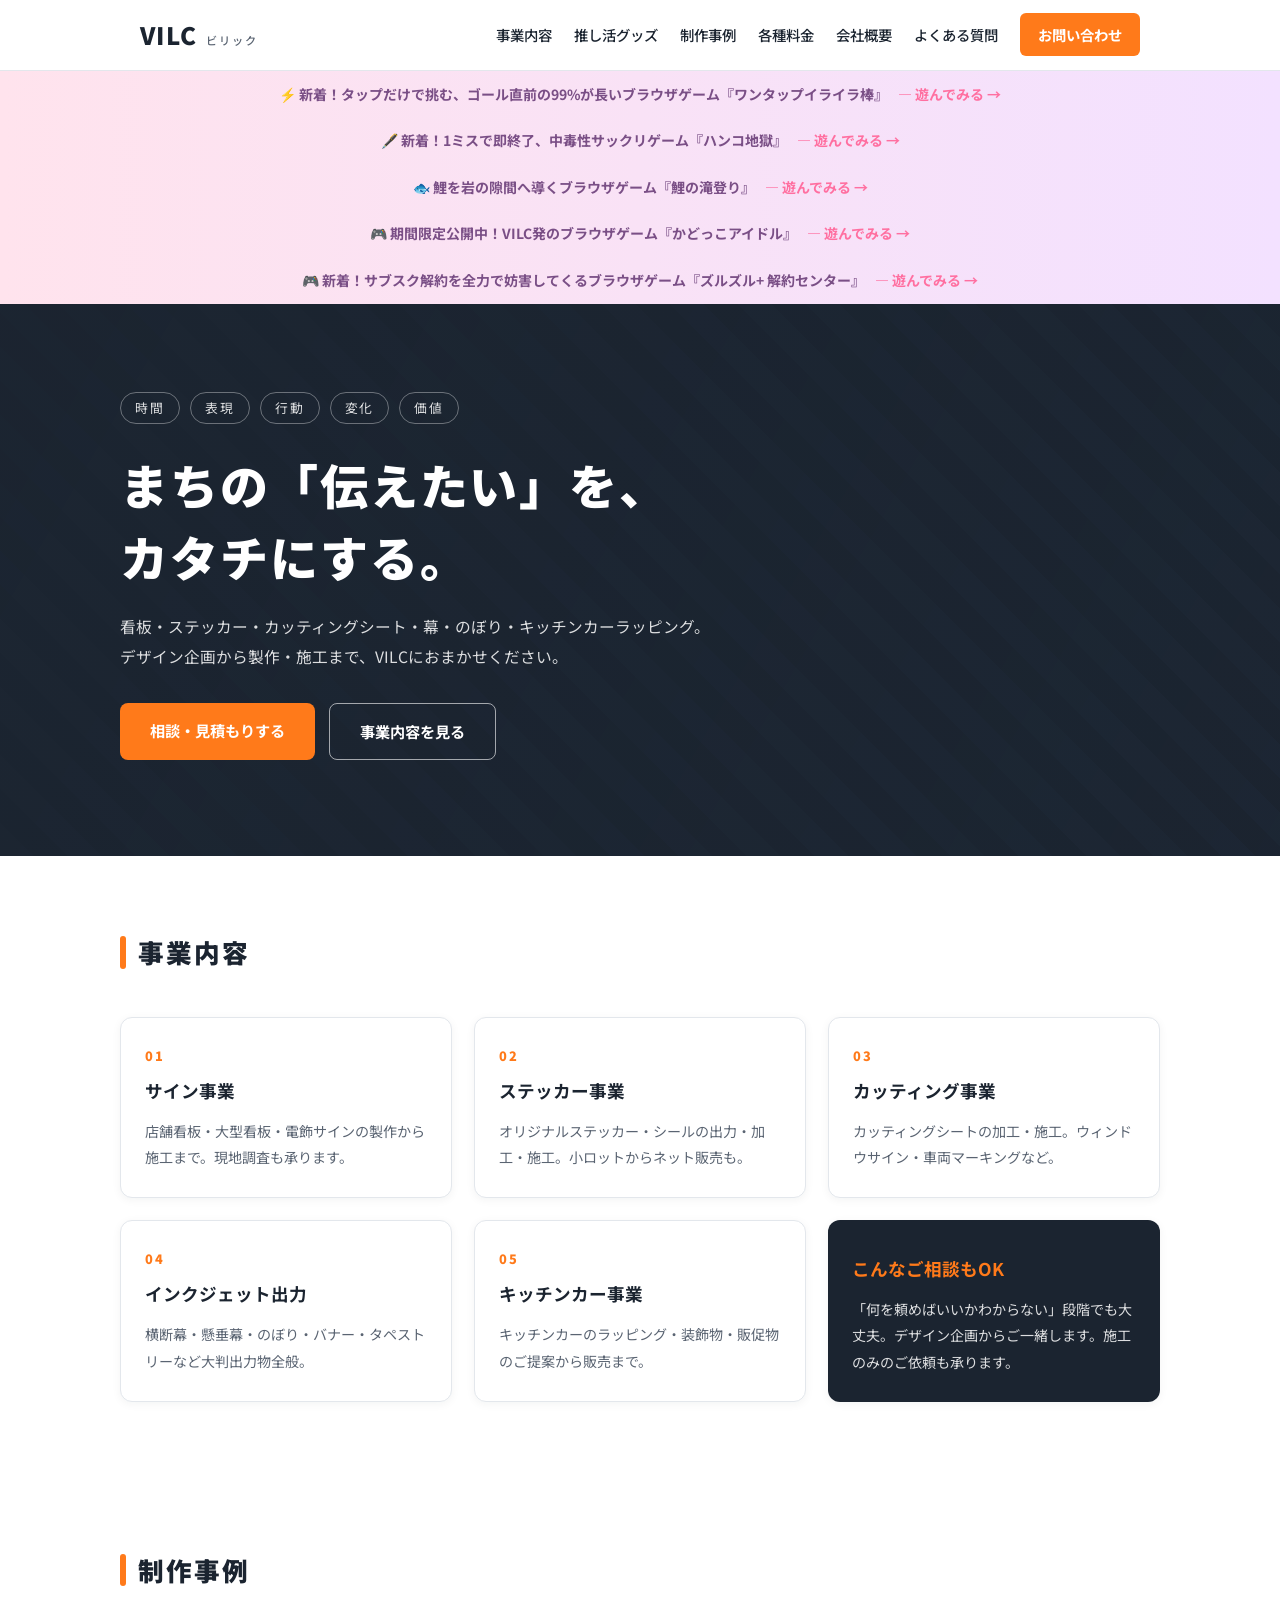
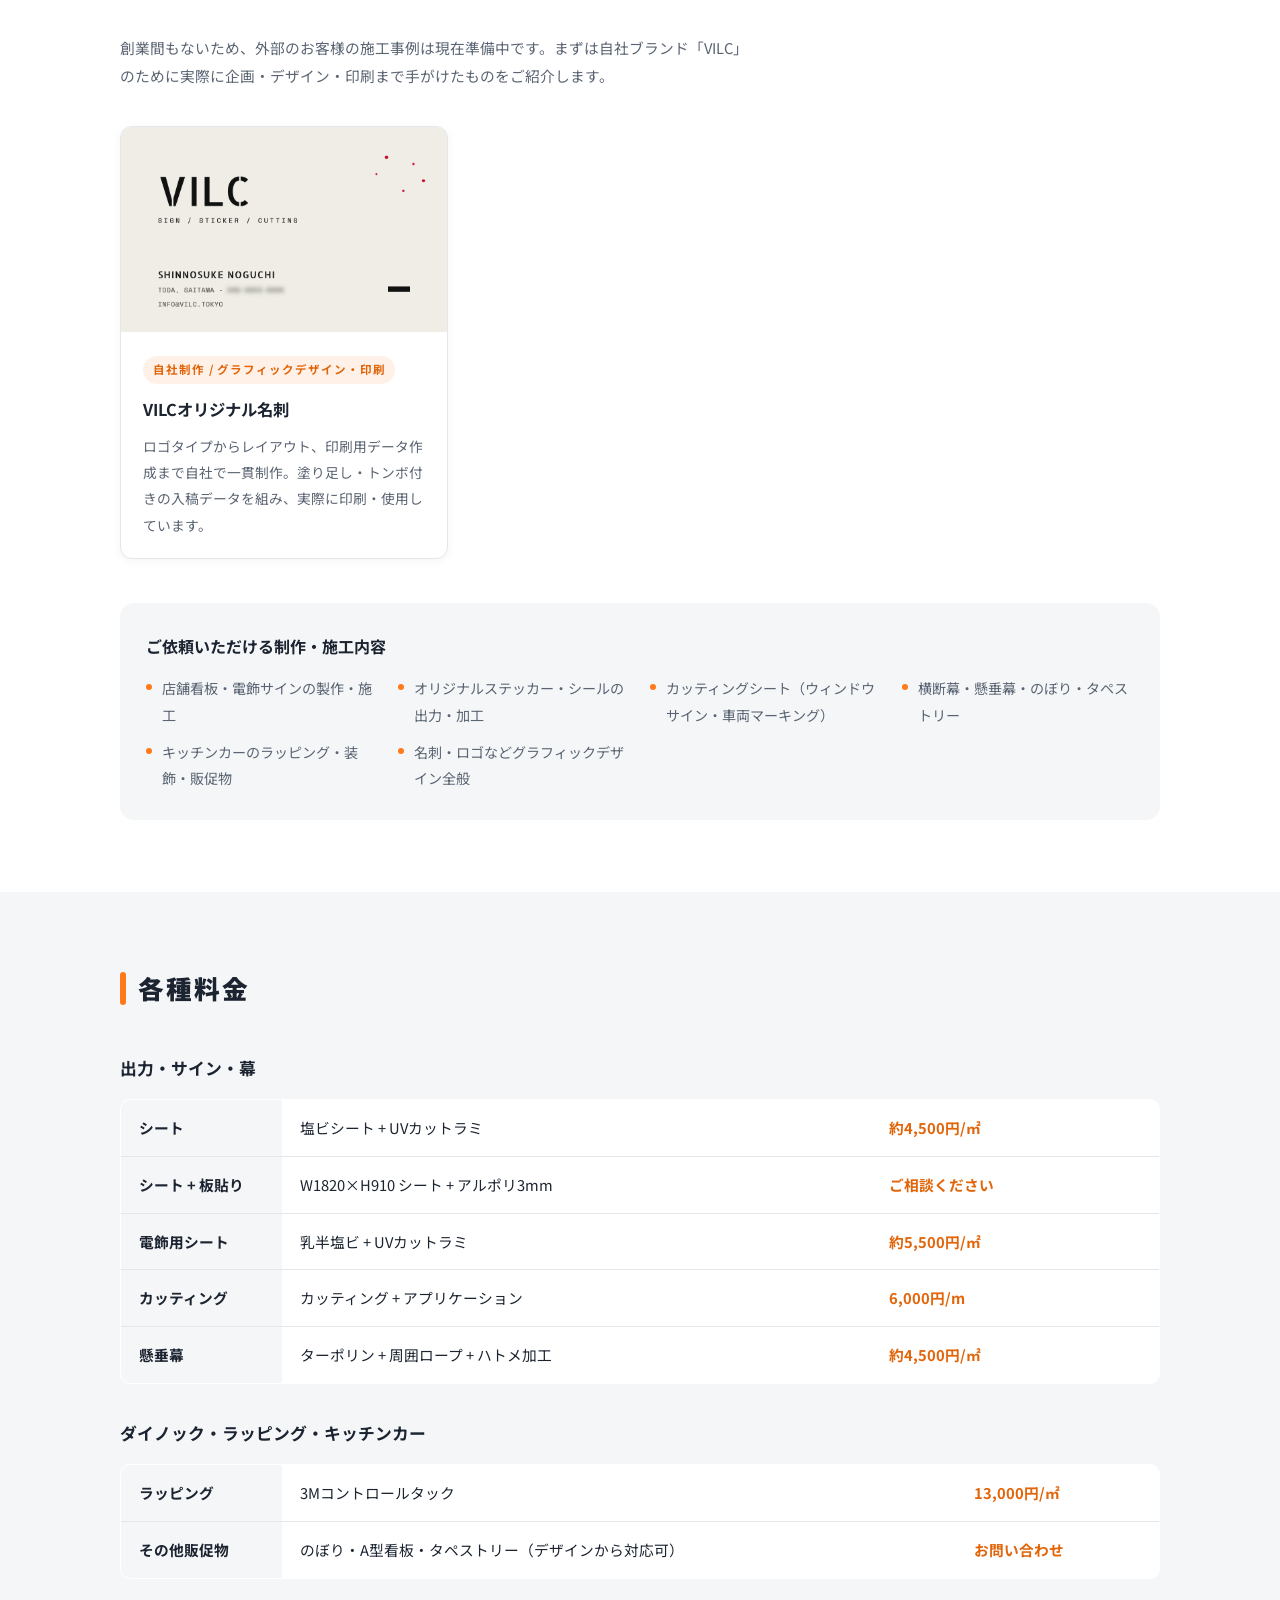
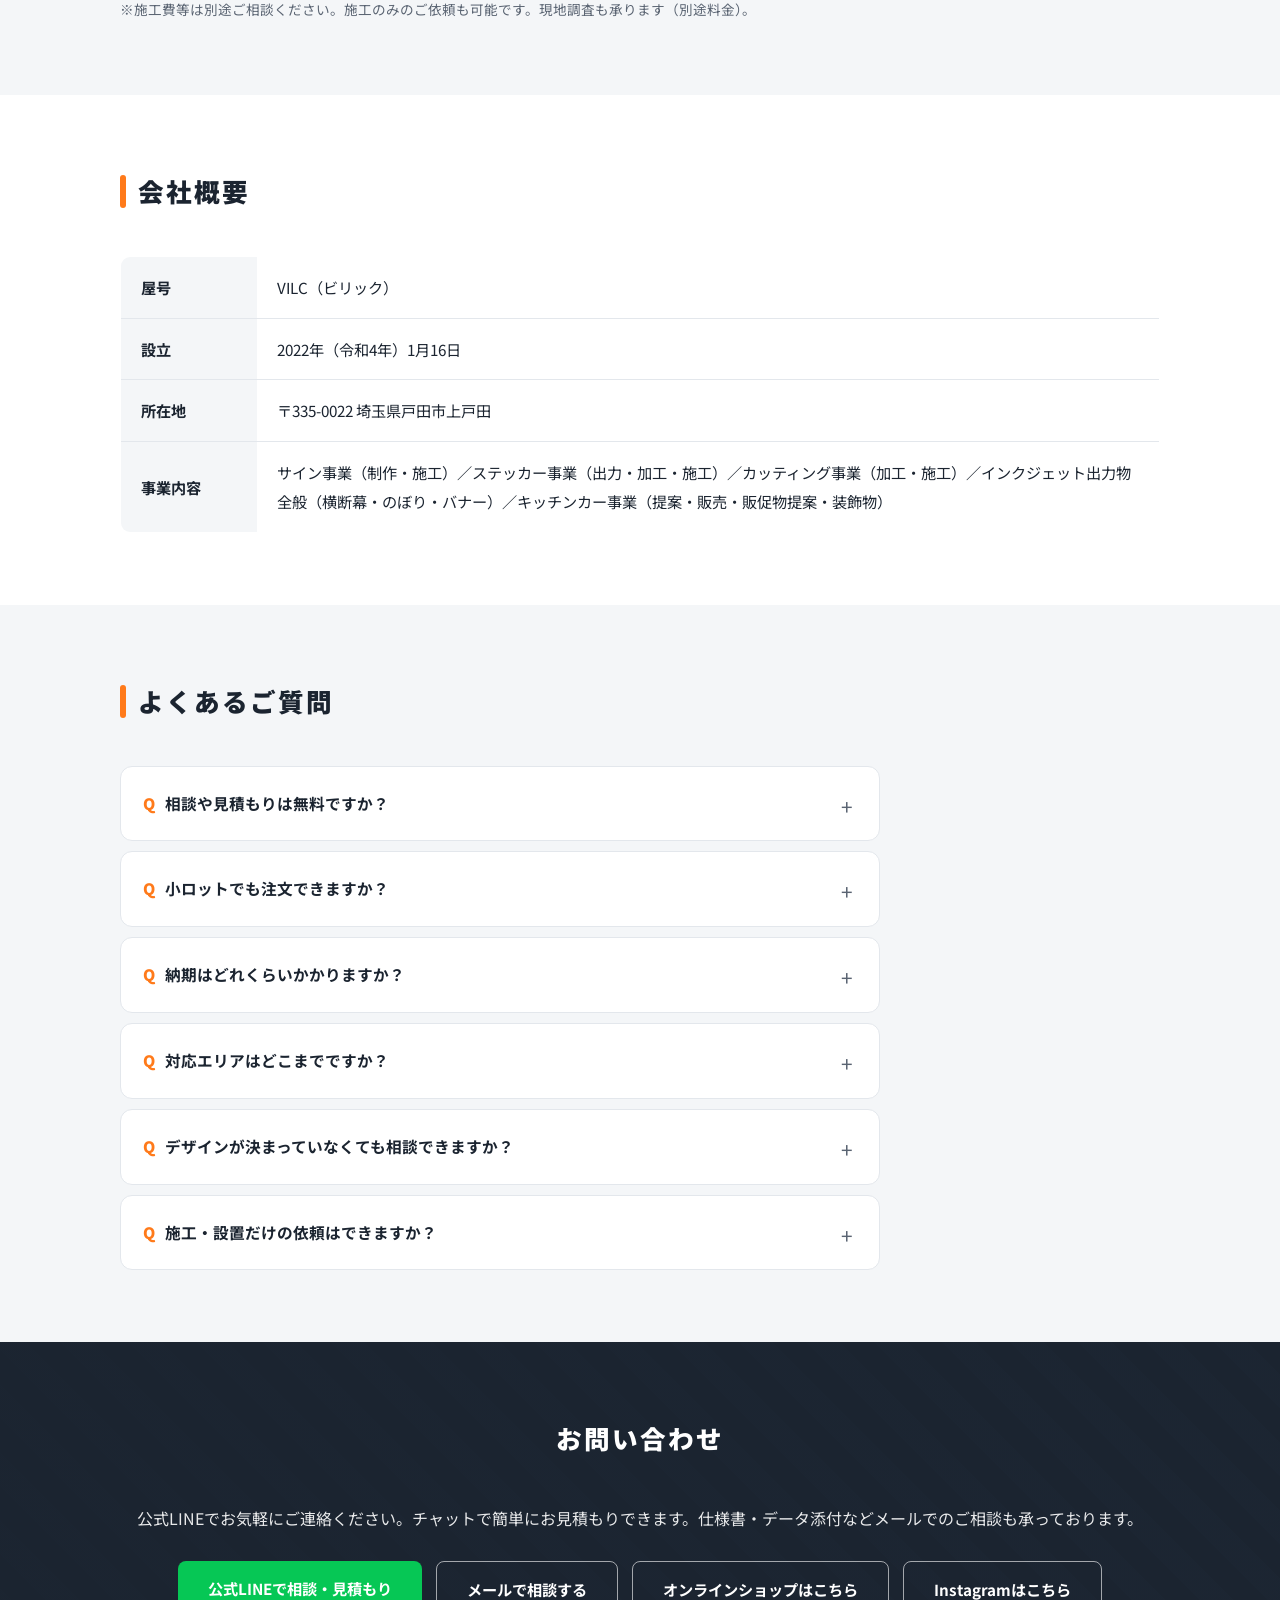
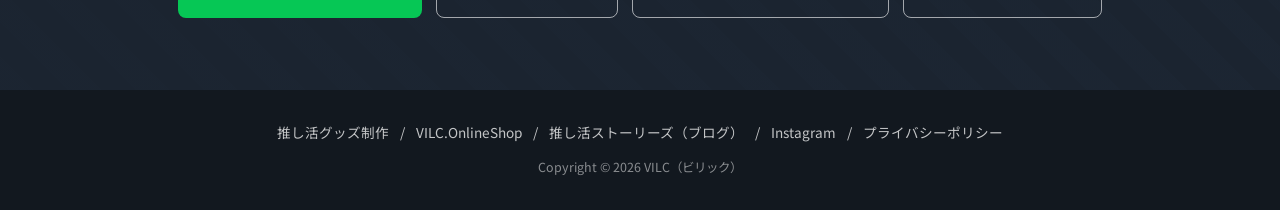
==== commit de7bfd8c: "トップのフッターにプライバシーポリシーへのリンクを追加 Co-Authored-By: Claude Opus 5.5 <noreply@anthropic.com>" ====
--- a/index.html
+++ b/index.html
@@ -254,6 +254,8 @@
         <a href="https://blog.vilc.tokyo/" target="_blank" rel="noopener">推し活ストーリーズ（ブログ）</a>
         <span>/</span>
         <a href="https://www.instagram.com/vilc.tokyo/" target="_blank" rel="noopener">Instagram</a>
+        <span>/</span>
+        <a href="/privacy/">プライバシーポリシー</a>
       </p>
       <p class="footer__copy">Copyright &copy; 2026 VILC（ビリック）</p>
     </div>
